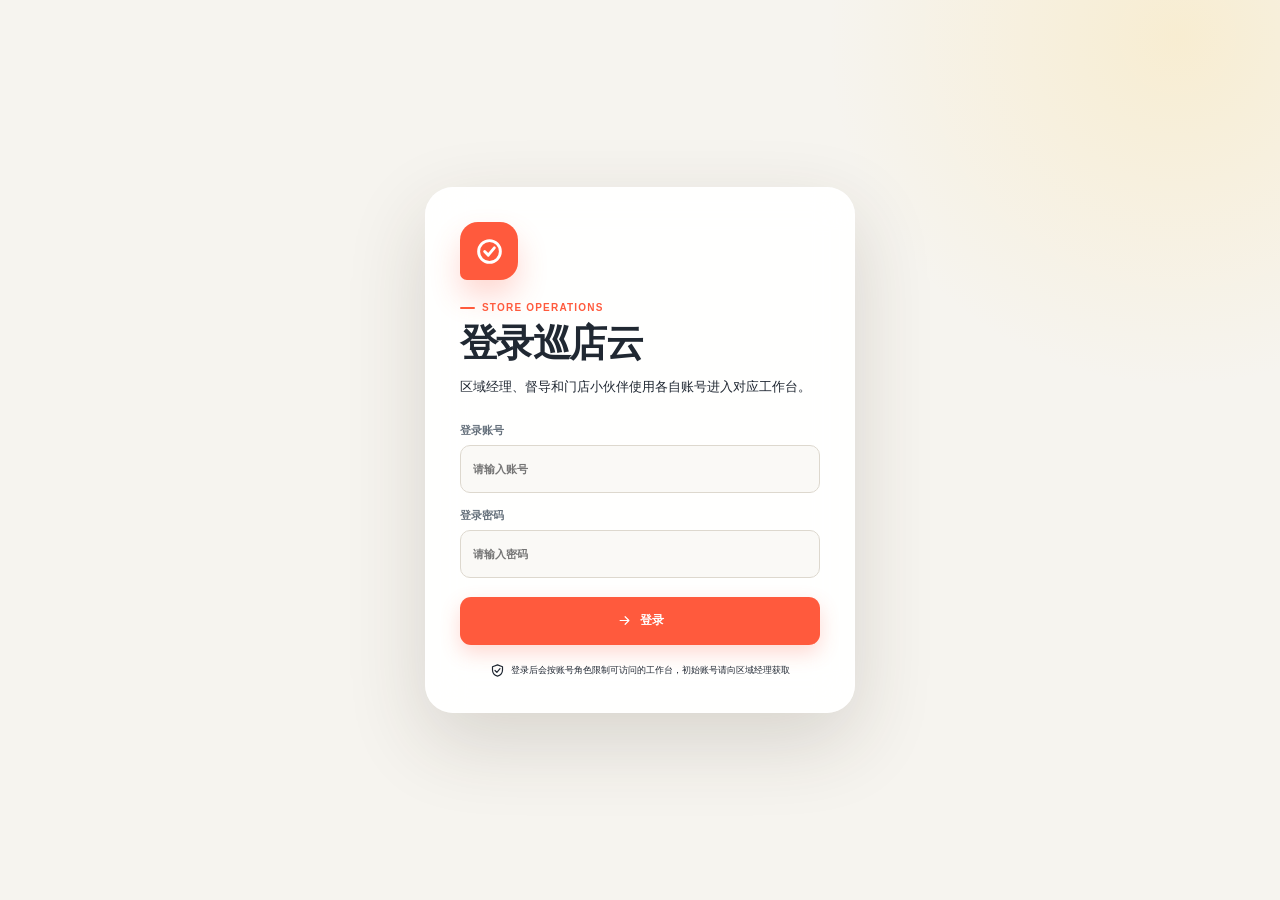
==== index.html @ 236dd63d "Update index.html" ====
<!doctype html>
<html lang="zh-CN">
  <head>
    <meta charset="UTF-8" />
    <meta
      name="viewport"
      content="width=device-width, initial-scale=1.0, viewport-fit=cover"
    />
    <meta
      name="description"
      content="巡店云：面向巴布豆商丘区域区域经理、督导和门店小伙伴的门店巡检与任务协同应用。"
    />
    <meta name="theme-color" content="#ff5a3d" />
    <meta name="mobile-web-app-capable" content="yes" />
    <meta name="apple-mobile-web-app-capable" content="yes" />
    <meta name="apple-mobile-web-app-title" content="巡店云" />
    <meta name="apple-mobile-web-app-status-bar-style" content="default" />
    <link rel="icon" href="./icon.svg" type="image/svg+xml" />
    <link rel="apple-touch-icon" href="./icon-192.png" />
    <link rel="manifest" href="./manifest.webmanifest" />
    <link rel="stylesheet" href="./styles.css" />
    <title>巡店云 · 巴布豆门店运营</title>
  </head>
  <body>
    <div id="app" aria-live="polite" aria-busy="true">
      <div class="boot-screen" role="status" aria-label="巡店云正在加载">
        <img src="./icon-192.png" alt="" />
        <div>
          <strong>巡店云</strong>
          <span>正在加载门店数据…</span>
        </div>
        <i class="boot-spinner"></i>
      </div>
    </div>
    <div id="network-badge" class="network-badge" hidden>
      离线模式 · 操作保存在本机
    </div>
    <div id="camera-root"></div>
    <div id="modal-root"></div>
    <div id="drawer-root"></div>
    <div id="toast-root" class="toast-root" aria-live="assertive"></div>

    <script>
      window.XUNDIAN_CLOUD_API_BASE =
        "https://inadequate-guppy-d1ebsc184b2357e-1541377786.ap-shanghai.app.tcloudbase.com/api";
    </script>
    <script src="./app.js"></script>
    <noscript>请启用 JavaScript 后使用巡店云。</noscript>
  </body>
</html>
---- styles.css ----
:root {
  --bg: #f6f4ef;
  --surface: #ffffff;
  --surface-soft: #fbfaf7;
  --surface-strong: #f2efe7;
  --ink: #202832;
  --ink-soft: #66717c;
  --ink-faint: #929ba4;
  --line: #e8e4dc;
  --brand: #ff5a3d;
  --brand-dark: #dc3f26;
  --brand-soft: #fff0ec;
  --yellow: #ffd15c;
  --yellow-soft: #fff7d9;
  --green: #2ca56f;
  --green-soft: #eaf8f1;
  --blue: #4c83e8;
  --blue-soft: #edf3ff;
  --red: #e4483e;
  --red-soft: #fff0ef;
  --orange: #f59b2d;
  --orange-soft: #fff5e9;
  --purple: #7a63d8;
  --purple-soft: #f1eeff;
  --sidebar: #202832;
  --sidebar-muted: #9ba4ae;
  --shadow-sm: 0 2px 12px rgba(32, 40, 50, 0.05);
  --shadow-md: 0 14px 40px rgba(32, 40, 50, 0.09);
  --shadow-lg: 0 28px 80px rgba(32, 40, 50, 0.18);
  --radius-sm: 10px;
  --radius-md: 16px;
  --radius-lg: 22px;
  --radius-xl: 30px;
  --font:
    "PingFang SC", "Microsoft YaHei", "Noto Sans SC", "Helvetica Neue",
    Arial, sans-serif;
}

* {
  box-sizing: border-box;
}

html {
  min-width: 320px;
  background: var(--bg);
}

body {
  margin: 0;
  color: var(--ink);
  background:
    radial-gradient(circle at 92% 4%, rgba(255, 209, 92, 0.2), transparent 24%),
    var(--bg);
  font-family: var(--font);
  font-size: 14px;
  -webkit-font-smoothing: antialiased;
  -webkit-tap-highlight-color: transparent;
}

button,
a,
input,
select,
textarea {
  touch-action: manipulation;
}

button,
input,
select,
textarea {
  color: inherit;
  font: inherit;
}

button,
select {
  cursor: pointer;
}

button {
  border: 0;
}

a {
  color: inherit;
  text-decoration: none;
}

svg {
  display: block;
}

.boot-screen {
  min-height: 100vh;
  display: flex;
  align-items: center;
  justify-content: center;
  gap: 15px;
  padding: 24px;
  background:
    radial-gradient(circle at 75% 18%, rgba(255, 209, 92, 0.2), transparent 28%),
    var(--bg);
}

.boot-screen img {
  width: 58px;
  height: 58px;
  border-radius: 16px;
  box-shadow: 0 10px 24px rgba(255, 90, 69, 0.22);
}

.boot-screen strong {
  display: block;
  font-size: 18px;
}

.boot-screen span {
  display: block;
  margin-top: 4px;
  color: var(--ink-soft);
  font-size: 10px;
}

.boot-spinner {
  width: 18px;
  height: 18px;
  margin-left: 10px;
  border: 2px solid rgba(255, 90, 69, 0.2);
  border-top-color: var(--brand);
  border-radius: 50%;
  animation: boot-spin 700ms linear infinite;
}

.network-badge {
  position: fixed;
  z-index: 45;
  top: calc(78px + env(safe-area-inset-top));
  left: 50%;
  padding: 7px 12px;
  color: #604400;
  background: var(--yellow);
  border-radius: 20px;
  box-shadow: var(--shadow-sm);
  font-size: 9px;
  font-weight: 700;
  transform: translateX(-50%);
}

.native-app a[href="./xundian-cloud.apk"] {
  display: none !important;
}

@keyframes boot-spin {
  to {
    transform: rotate(360deg);
  }
}

::selection {
  color: #fff;
  background: var(--brand);
}

.icon {
  width: 18px;
  height: 18px;
  flex: 0 0 auto;
  stroke: currentColor;
  stroke-width: 1.9;
  stroke-linecap: round;
  stroke-linejoin: round;
  fill: none;
}

.icon-sm {
  width: 15px;
  height: 15px;
}

.icon-lg {
  width: 22px;
  height: 22px;
}

.app-shell {
  min-height: 100vh;
  display: grid;
  grid-template-columns: 246px minmax(0, 1fr);
}

.sidebar {
  position: sticky;
  top: 0;
  z-index: 20;
  height: 100vh;
  display: flex;
  flex-direction: column;
  padding: 24px 18px 18px;
  color: #fff;
  background:
    radial-gradient(circle at 20% 4%, rgba(255, 209, 92, 0.13), transparent 25%),
    var(--sidebar);
  overflow-x: hidden;
  overflow-y: auto;
}

.sidebar::after {
  position: absolute;
  right: -74px;
  bottom: 70px;
  width: 180px;
  height: 180px;
  border: 1px solid rgba(255, 255, 255, 0.06);
  border-radius: 50%;
  box-shadow:
    0 0 0 28px rgba(255, 255, 255, 0.025),
    0 0 0 58px rgba(255, 255, 255, 0.018);
  content: "";
  pointer-events: none;
}

.brand {
  display: flex;
  align-items: center;
  gap: 11px;
  padding: 2px 7px 25px;
  color: #fff;
  position: relative;
  z-index: 1;
}

.brand-mark {
  width: 38px;
  height: 38px;
  display: grid;
  place-items: center;
  color: #fff;
  background: linear-gradient(145deg, #ff7357, var(--brand));
  border-radius: 12px 12px 12px 5px;
  box-shadow: 0 8px 22px rgba(255, 90, 61, 0.32);
}

.brand-mark .icon {
  width: 23px;
  height: 23px;
  stroke-width: 2.2;
}

.brand-name {
  font-size: 18px;
  font-weight: 800;
  letter-spacing: 0.02em;
}

.brand-name span {
  color: var(--yellow);
}

.brand-caption {
  margin-top: 3px;
  color: var(--sidebar-muted);
  font-size: 10px;
  letter-spacing: 0.08em;
  text-transform: uppercase;
}

.workspace-pill {
  position: relative;
  z-index: 1;
  display: flex;
  align-items: center;
  gap: 10px;
  min-height: 53px;
  margin-bottom: 20px;
  padding: 10px 11px;
  color: #e8eaed;
  background: rgba(255, 255, 255, 0.07);
  border: 1px solid rgba(255, 255, 255, 0.07);
  border-radius: 14px;
}

.workspace-logo {
  width: 31px;
  height: 31px;
  display: grid;
  place-items: center;
  flex: 0 0 auto;
  color: #3e2b01;
  background: var(--yellow);
  border-radius: 9px;
  font-size: 13px;
  font-weight: 900;
}

.workspace-meta {
  min-width: 0;
  flex: 1;
}

.workspace-name {
  overflow: hidden;
  font-size: 12px;
  font-weight: 650;
  text-overflow: ellipsis;
  white-space: nowrap;
}

.workspace-sub {
  margin-top: 3px;
  color: var(--sidebar-muted);
  font-size: 10px;
}

.workspace-pill .icon {
  color: var(--sidebar-muted);
}

.nav-label {
  padding: 0 11px 8px;
  color: #7e8893;
  font-size: 10px;
  font-weight: 700;
  letter-spacing: 0.12em;
}

.sidebar-nav {
  position: relative;
  z-index: 1;
  display: flex;
  flex-direction: column;
  gap: 4px;
}

.nav-item {
  position: relative;
  width: 100%;
  min-height: 44px;
  display: flex;
  align-items: center;
  gap: 12px;
  padding: 0 12px;
  color: #aeb6bf;
  background: transparent;
  border-radius: 12px;
  text-align: left;
  transition:
    color 160ms ease,
    background 160ms ease,
    transform 160ms ease;
}

.nav-item:hover {
  color: #fff;
  background: rgba(255, 255, 255, 0.06);
}

.nav-item.active {
  color: #fff;
  background: rgba(255, 255, 255, 0.1);
  font-weight: 650;
}

.nav-item.active::before {
  position: absolute;
  left: -18px;
  width: 4px;
  height: 23px;
  background: var(--brand);
  border-radius: 0 4px 4px 0;
  content: "";
}

.nav-item .nav-count {
  min-width: 21px;
  margin-left: auto;
  padding: 2px 6px;
  color: #fff;
  background: var(--brand);
  border-radius: 20px;
  font-size: 10px;
  font-weight: 800;
  text-align: center;
}

.sidebar-footer {
  position: relative;
  z-index: 1;
  margin-top: auto;
}

.sidebar-help {
  padding: 15px;
  margin-bottom: 15px;
  background: linear-gradient(
    145deg,
    rgba(255, 209, 92, 0.15),
    rgba(255, 255, 255, 0.05)
  );
  border: 1px solid rgba(255, 209, 92, 0.13);
  border-radius: 15px;
}

.help-icon {
  width: 30px;
  height: 30px;
  display: grid;
  place-items: center;
  margin-bottom: 9px;
  color: #453208;
  background: var(--yellow);
  border-radius: 9px;
}

.sidebar-help strong {
  display: block;
  margin-bottom: 4px;
  color: #fff;
  font-size: 12px;
}

.sidebar-help p {
  margin: 0;
  color: #9fa8b2;
  font-size: 10px;
  line-height: 1.6;
}

.sidebar-user {
  display: flex;
  align-items: center;
  gap: 9px;
  padding: 10px 8px 2px;
  border-top: 1px solid rgba(255, 255, 255, 0.08);
}

.sidebar-user .avatar {
  width: 32px;
  height: 32px;
}

.sidebar-user-copy {
  min-width: 0;
  flex: 1;
}

.sidebar-user-name {
  color: #f4f5f6;
  font-size: 12px;
  font-weight: 650;
}

.sidebar-user-role {
  margin-top: 2px;
  color: var(--sidebar-muted);
  font-size: 10px;
}

.main-shell {
  min-width: 0;
}

.topbar {
  position: sticky;
  top: 0;
  z-index: 15;
  height: 70px;
  display: flex;
  align-items: center;
  gap: 22px;
  padding: 0 34px;
  background: rgba(246, 244, 239, 0.88);
  border-bottom: 1px solid rgba(232, 228, 220, 0.72);
  backdrop-filter: blur(18px);
}

.icon-button.mobile-menu-button {
  display: none;
}

.topbar-breadcrumb {
  min-width: 180px;
}

.topbar-breadcrumb small {
  display: block;
  margin-bottom: 4px;
  color: var(--ink-faint);
  font-size: 10px;
}

.topbar-breadcrumb strong {
  font-size: 14px;
  font-weight: 750;
}

.topbar-search {
  width: min(360px, 35vw);
  height: 38px;
  display: flex;
  align-items: center;
  gap: 9px;
  margin-left: auto;
  padding: 0 13px;
  color: var(--ink-faint);
  background: rgba(255, 255, 255, 0.8);
  border: 1px solid var(--line);
  border-radius: 12px;
  transition:
    border-color 160ms ease,
    box-shadow 160ms ease;
}

.topbar-search:focus-within {
  border-color: rgba(255, 90, 61, 0.45);
  box-shadow: 0 0 0 4px rgba(255, 90, 61, 0.08);
}

.topbar-search input {
  width: 100%;
  min-width: 0;
  padding: 0;
  background: transparent;
  border: 0;
  outline: 0;
  font-size: 12px;
}

.topbar-search kbd {
  padding: 2px 6px;
  color: #a0a7ad;
  background: #f2f1ed;
  border: 1px solid #e7e4dd;
  border-radius: 5px;
  font-family: var(--font);
  font-size: 9px;
  white-space: nowrap;
}

.top-actions {
  display: flex;
  align-items: center;
  gap: 9px;
}

.icon-button {
  width: 38px;
  height: 38px;
  display: grid;
  place-items: center;
  color: var(--ink-soft);
  background: rgba(255, 255, 255, 0.8);
  border: 1px solid var(--line);
  border-radius: 11px;
  transition:
    color 160ms ease,
    background 160ms ease,
    transform 160ms ease;
}

.icon-button:hover {
  color: var(--brand);
  background: #fff;
  transform: translateY(-1px);
}

.notification-button {
  position: relative;
}

.notification-dot {
  position: absolute;
  top: 8px;
  right: 9px;
  width: 6px;
  height: 6px;
  background: var(--brand);
  border: 1.5px solid #fff;
  border-radius: 50%;
}

.role-switcher {
  position: relative;
}

.store-portal-actions {
  display: flex;
  align-items: center;
  gap: 8px;
}

.logout-text-button {
  height: 34px;
  padding: 0 11px;
  color: var(--ink-soft);
  background: #fff;
  border: 1px solid var(--line);
  border-radius: 10px;
  font: inherit;
  font-size: 10px;
  font-weight: 700;
  cursor: pointer;
}

.logout-text-button:hover {
  color: var(--brand-strong);
  border-color: color-mix(in srgb, var(--brand) 28%, var(--line));
}

.role-select {
  height: 38px;
  max-width: 142px;
  padding: 0 32px 0 12px;
  color: var(--ink);
  background: #fff
    url("data:image/svg+xml,%3Csvg xmlns='http://www.w3.org/2000/svg' width='12' height='12' viewBox='0 0 24 24' fill='none' stroke='%2366717c' stroke-width='2'%3E%3Cpath d='m6 9 6 6 6-6'/%3E%3C/svg%3E")
    no-repeat right 11px center;
  border: 1px solid var(--line);
  border-radius: 11px;
  outline: 0;
  appearance: none;
  font-size: 11px;
  font-weight: 650;
}

.role-switcher-locked {
  height: 38px;
  display: inline-flex;
  align-items: center;
  gap: 7px;
  padding: 0 12px;
  color: var(--muted);
  background: #fff;
  border: 1px solid var(--line);
  border-radius: 11px;
  font-size: 11px;
  font-weight: 650;
  white-space: nowrap;
}

.role-preview-exit {
  height: 38px;
  display: inline-flex;
  align-items: center;
  gap: 6px;
  padding: 0 12px;
  color: var(--brand-strong);
  background: var(--brand-soft);
  border: 1px solid color-mix(in srgb, var(--brand) 24%, transparent);
  border-radius: 11px;
  font: inherit;
  font-size: 11px;
  font-weight: 700;
  white-space: nowrap;
  cursor: pointer;
}

.table-action-group {
  display: flex;
  align-items: center;
  gap: 6px;
  white-space: nowrap;
}

.muted-text {
  color: var(--muted);
  font-size: 9px;
}

.avatar {
  width: 38px;
  height: 38px;
  display: grid;
  place-items: center;
  flex: 0 0 auto;
  color: #4a3406;
  background:
    linear-gradient(145deg, rgba(255, 255, 255, 0.45), transparent),
    var(--yellow);
  border: 2px solid #fff;
  border-radius: 50%;
  box-shadow: 0 3px 10px rgba(32, 40, 50, 0.1);
  font-size: 12px;
  font-weight: 800;
}

.avatar.avatar-green {
  color: #17573a;
  background: #b9ecd2;
}

.avatar.avatar-blue {
  color: #244c8d;
  background: #c6dafb;
}

.avatar.avatar-pink {
  color: #7e2f2d;
  background: #ffd0cd;
}

.content {
  width: 100%;
  max-width: 1540px;
  margin: 0 auto;
  padding: 31px 34px 52px;
}

.page-header {
  display: flex;
  align-items: flex-end;
  justify-content: space-between;
  gap: 24px;
  margin-bottom: 24px;
}

.page-heading h1 {
  margin: 5px 0 7px;
  font-size: clamp(25px, 2.2vw, 32px);
  line-height: 1.2;
  letter-spacing: -0.03em;
}

.page-heading p {
  margin: 0;
  color: var(--ink-soft);
  font-size: 13px;
  line-height: 1.7;
}

.eyebrow {
  display: flex;
  align-items: center;
  gap: 7px;
  color: var(--brand);
  font-size: 10px;
  font-weight: 800;
  letter-spacing: 0.12em;
  text-transform: uppercase;
}

.eyebrow::before {
  width: 15px;
  height: 2px;
  background: currentColor;
  border-radius: 2px;
  content: "";
}

.header-actions {
  display: flex;
  align-items: center;
  gap: 9px;
  flex: 0 0 auto;
}

.button {
  min-height: 40px;
  display: inline-flex;
  align-items: center;
  justify-content: center;
  gap: 8px;
  padding: 0 15px;
  border: 1px solid transparent;
  border-radius: 11px;
  font-size: 12px;
  font-weight: 700;
  transition:
    transform 160ms ease,
    box-shadow 160ms ease,
    background 160ms ease;
}

.button:hover {
  transform: translateY(-1px);
}

.button:disabled {
  cursor: not-allowed;
  opacity: 0.5;
  transform: none;
}

.button:active {
  transform: translateY(0);
}

.button-primary {
  color: #fff;
  background: var(--brand);
  box-shadow: 0 8px 20px rgba(255, 90, 61, 0.23);
}

.button-primary:hover {
  background: var(--brand-dark);
  box-shadow: 0 10px 25px rgba(255, 90, 61, 0.28);
}

.button-secondary {
  color: var(--ink);
  background: #fff;
  border-color: var(--line);
}

.button-secondary:hover {
  border-color: #d4cfc5;
  box-shadow: var(--shadow-sm);
}

.button-ghost {
  color: var(--ink-soft);
  background: transparent;
}

.button-ghost:hover {
  color: var(--ink);
  background: var(--surface-strong);
}

.button-danger {
  color: var(--red);
  background: var(--red-soft);
}

.button-success {
  color: #fff;
  background: var(--green);
}

.button-sm {
  min-height: 32px;
  padding: 0 11px;
  border-radius: 9px;
  font-size: 11px;
}

.button-block {
  width: 100%;
}

.dashboard-grid {
  display: grid;
  grid-template-columns: minmax(0, 1.75fr) minmax(300px, 0.85fr);
  gap: 18px;
}

.dashboard-main,
.dashboard-aside {
  min-width: 0;
  display: flex;
  flex-direction: column;
  gap: 18px;
}

.hero-banner {
  position: relative;
  min-height: 160px;
  display: flex;
  align-items: center;
  overflow: hidden;
  padding: 27px 31px;
  color: #fff;
  background:
    radial-gradient(circle at 83% 20%, rgba(255, 255, 255, 0.14), transparent 24%),
    linear-gradient(118deg, #24303b, #1c242d);
  border-radius: var(--radius-lg);
  box-shadow: 0 16px 34px rgba(32, 40, 50, 0.14);
}

.hero-banner::before {
  position: absolute;
  right: 180px;
  bottom: -78px;
  width: 230px;
  height: 230px;
  border: 1px solid rgba(255, 255, 255, 0.07);
  border-radius: 50%;
  box-shadow:
    0 0 0 32px rgba(255, 255, 255, 0.025),
    0 0 0 72px rgba(255, 255, 255, 0.015);
  content: "";
}

.hero-copy {
  position: relative;
  z-index: 2;
  max-width: 520px;
}

.hero-kicker {
  display: flex;
  align-items: center;
  gap: 7px;
  margin-bottom: 10px;
  color: #ffd77a;
  font-size: 10px;
  font-weight: 750;
  letter-spacing: 0.08em;
}

.hero-banner h2 {
  margin: 0 0 9px;
  font-size: clamp(21px, 2vw, 27px);
  letter-spacing: -0.02em;
}

.hero-banner p {
  max-width: 480px;
  margin: 0;
  color: #b2bbc4;
  font-size: 12px;
  line-height: 1.75;
}

.hero-actions {
  display: flex;
  align-items: center;
  gap: 9px;
  margin-top: 18px;
}

.hero-actions .button-primary {
  color: #2b2105;
  background: var(--yellow);
  box-shadow: 0 9px 22px rgba(255, 209, 92, 0.2);
}

.hero-actions .button-primary:hover {
  background: #ffda72;
}

.hero-actions .button-ghost {
  color: #e5e7e9;
  background: rgba(255, 255, 255, 0.08);
}

.hero-art {
  position: absolute;
  z-index: 1;
  right: 28px;
  bottom: 18px;
  width: 182px;
  height: 128px;
  transform: rotate(-3deg);
}

.hero-store-card {
  position: absolute;
  right: 0;
  bottom: 0;
  width: 150px;
  height: 104px;
  padding: 15px;
  color: var(--ink);
  background: #fffaf0;
  border-radius: 14px 14px 6px 14px;
  box-shadow: 0 14px 30px rgba(0, 0, 0, 0.2);
}

.hero-store-stripe {
  width: 80%;
  height: 7px;
  margin-bottom: 11px;
  background: var(--brand);
  border-radius: 4px;
}

.hero-store-line {
  width: 93%;
  height: 6px;
  margin-bottom: 7px;
  background: #ded8cc;
  border-radius: 4px;
}

.hero-store-line.short {
  width: 64%;
}

.hero-store-badge {
  position: absolute;
  right: 12px;
  bottom: 11px;
  width: 29px;
  height: 29px;
  display: grid;
  place-items: center;
  color: #fff;
  background: var(--green);
  border-radius: 50%;
}

.hero-paw {
  position: absolute;
  top: -4px;
  right: 22px;
  width: 56px;
  height: 56px;
  display: grid;
  place-items: center;
  color: #453208;
  background: var(--yellow);
  border-radius: 50% 50% 50% 14px;
  box-shadow: 0 10px 24px rgba(255, 209, 92, 0.2);
  transform: rotate(6deg);
}

.hero-paw .icon {
  width: 29px;
  height: 29px;
  stroke-width: 2.1;
}

.kpi-grid {
  display: grid;
  grid-template-columns: repeat(4, minmax(0, 1fr));
  gap: 12px;
}

.stat-card {
  position: relative;
  min-width: 0;
  padding: 17px 16px 15px;
  background: var(--surface);
  border: 1px solid rgba(232, 228, 220, 0.86);
  border-radius: var(--radius-md);
  box-shadow: var(--shadow-sm);
  overflow: hidden;
}

.stat-card::after {
  position: absolute;
  right: -28px;
  bottom: -40px;
  width: 88px;
  height: 88px;
  background: var(--tint, var(--brand-soft));
  border-radius: 50%;
  content: "";
  opacity: 0.6;
}

.stat-head {
  display: flex;
  align-items: center;
  justify-content: space-between;
  gap: 8px;
  color: var(--ink-soft);
  font-size: 11px;
}

.stat-icon {
  width: 29px;
  height: 29px;
  display: grid;
  place-items: center;
  color: var(--accent, var(--brand));
  background: var(--tint, var(--brand-soft));
  border-radius: 9px;
}

.stat-number-row {
  position: relative;
  z-index: 1;
  display: flex;
  align-items: flex-end;
  gap: 4px;
  margin: 13px 0 6px;
}

.stat-value {
  font-size: 27px;
  font-weight: 850;
  line-height: 1;
  letter-spacing: -0.05em;
}

.stat-unit {
  padding-bottom: 2px;
  color: var(--ink-faint);
  font-size: 10px;
}

.stat-foot {
  position: relative;
  z-index: 1;
  display: flex;
  align-items: center;
  gap: 5px;
  color: var(--ink-faint);
  font-size: 10px;
}

.trend {
  display: inline-flex;
  align-items: center;
  gap: 2px;
  font-weight: 750;
}

.trend.up {
  color: var(--green);
}

.trend.down {
  color: var(--red);
}

.trend .icon {
  width: 11px;
  height: 11px;
}

.panel {
  background: var(--surface);
  border: 1px solid rgba(232, 228, 220, 0.86);
  border-radius: var(--radius-lg);
  box-shadow: var(--shadow-sm);
}

.panel-header {
  display: flex;
  align-items: flex-start;
  justify-content: space-between;
  gap: 20px;
  padding: 20px 21px 0;
}

.panel-heading h3 {
  margin: 0;
  font-size: 15px;
  font-weight: 800;
  letter-spacing: -0.01em;
}

.panel-heading p {
  margin: 5px 0 0;
  color: var(--ink-faint);
  font-size: 10px;
}

.panel-link {
  display: inline-flex;
  align-items: center;
  gap: 4px;
  padding: 5px 0;
  color: var(--ink-soft);
  background: transparent;
  font-size: 10px;
  font-weight: 650;
}

.panel-link:hover {
  color: var(--brand);
}

.panel-body {
  padding: 18px 21px 21px;
}

.task-list {
  display: flex;
  flex-direction: column;
}

.task-list-item {
  display: grid;
  grid-template-columns: 46px minmax(0, 1fr) auto;
  align-items: center;
  gap: 13px;
  padding: 14px 0;
  border-top: 1px solid #f0ede7;
}

.task-list-item:first-child {
  padding-top: 1px;
  border-top: 0;
}

.date-block {
  width: 45px;
  height: 50px;
  display: flex;
  flex-direction: column;
  align-items: center;
  justify-content: center;
  color: var(--ink-soft);
  background: #f7f5f0;
  border-radius: 11px;
}

.date-block strong {
  color: var(--ink);
  font-size: 17px;
  line-height: 1;
}

.date-block span {
  margin-top: 4px;
  font-size: 9px;
}

.task-copy {
  min-width: 0;
}

.task-title-row {
  display: flex;
  align-items: center;
  gap: 8px;
}

.task-title {
  overflow: hidden;
  font-size: 12px;
  font-weight: 720;
  text-overflow: ellipsis;
  white-space: nowrap;
}

.task-meta {
  display: flex;
  align-items: center;
  gap: 10px;
  margin-top: 6px;
  color: var(--ink-faint);
  font-size: 10px;
}

.task-meta span {
  display: inline-flex;
  align-items: center;
  gap: 4px;
}

.task-action {
  white-space: nowrap;
}

.badge {
  display: inline-flex;
  align-items: center;
  justify-content: center;
  gap: 4px;
  min-height: 22px;
  padding: 0 8px;
  color: var(--ink-soft);
  background: #f2f0eb;
  border-radius: 20px;
  font-size: 9px;
  font-weight: 700;
  white-space: nowrap;
}

.badge::before {
  width: 5px;
  height: 5px;
  background: currentColor;
  border-radius: 50%;
  content: "";
}

.badge.neutral {
  color: #707985;
  background: #f2f0eb;
}

.badge.urgent {
  color: var(--red);
  background: var(--red-soft);
}

.badge.warning {
  color: var(--orange);
  background: var(--orange-soft);
}

.badge.success {
  color: var(--green);
  background: var(--green-soft);
}

.badge.info {
  color: var(--blue);
  background: var(--blue-soft);
}

.badge.purple {
  color: var(--purple);
  background: var(--purple-soft);
}

.badge.no-dot::before {
  display: none;
}

.score-card {
  position: relative;
  overflow: hidden;
}

.score-card::after {
  position: absolute;
  right: -45px;
  bottom: -55px;
  width: 160px;
  height: 160px;
  background: radial-gradient(circle, rgba(255, 209, 92, 0.25), transparent 68%);
  content: "";
  pointer-events: none;
}

.score-overview {
  display: flex;
  align-items: center;
  gap: 20px;
  padding: 20px 21px 18px;
}

.donut {
  --value: 86;
  --size: 116px;
  width: var(--size);
  height: var(--size);
  display: grid;
  place-items: center;
  flex: 0 0 auto;
  background: conic-gradient(
    var(--brand) calc(var(--value) * 1%),
    #f0ede7 0
  );
  border-radius: 50%;
}

.donut-center {
  width: 86px;
  height: 86px;
  display: flex;
  flex-direction: column;
  align-items: center;
  justify-content: center;
  background: #fff;
  border-radius: 50%;
  box-shadow: inset 0 0 0 1px #f3f0ea;
}

.donut-center strong {
  font-size: 25px;
  font-weight: 850;
  line-height: 1;
}

.donut-center span {
  margin-top: 4px;
  color: var(--ink-faint);
  font-size: 9px;
}

.score-copy {
  min-width: 0;
}

.score-copy h3 {
  margin: 0 0 7px;
  font-size: 15px;
  font-weight: 800;
}

.score-copy p {
  margin: 0;
  color: var(--ink-soft);
  font-size: 10px;
  line-height: 1.7;
}

.score-copy .trend {
  margin-top: 10px;
  font-size: 10px;
}

.score-legend {
  display: grid;
  grid-template-columns: repeat(3, 1fr);
  gap: 7px;
  padding: 0 21px 20px;
}

.legend-item {
  padding: 9px 8px;
  background: #f9f7f3;
  border-radius: 10px;
  text-align: center;
}

.legend-item strong {
  display: block;
  margin-bottom: 2px;
  font-size: 13px;
}

.legend-item span {
  color: var(--ink-faint);
  font-size: 8px;
}

.issue-compact-list {
  display: flex;
  flex-direction: column;
  gap: 10px;
}

.issue-compact {
  display: flex;
  align-items: flex-start;
  gap: 10px;
  padding: 11px;
  background: #faf9f6;
  border: 1px solid #f0ede7;
  border-radius: 12px;
}

.issue-accent {
  width: 3px;
  align-self: stretch;
  flex: 0 0 auto;
  background: var(--orange);
  border-radius: 4px;
}

.issue-accent.high {
  background: var(--red);
}

.issue-accent.low {
  background: var(--blue);
}

.issue-compact-copy {
  min-width: 0;
  flex: 1;
}

.issue-compact-title {
  overflow: hidden;
  font-size: 11px;
  font-weight: 700;
  text-overflow: ellipsis;
  white-space: nowrap;
}

.issue-compact-meta {
  display: flex;
  align-items: center;
  gap: 6px;
  margin-top: 5px;
  color: var(--ink-faint);
  font-size: 9px;
}

.issue-compact-meta .due {
  color: var(--orange);
}

.risk-store-list {
  display: flex;
  flex-direction: column;
}

.risk-store {
  display: flex;
  align-items: center;
  gap: 10px;
  padding: 11px 0;
  border-top: 1px solid #f1eee8;
}

.risk-store:first-child {
  padding-top: 0;
  border-top: 0;
}

.store-mini-mark {
  width: 34px;
  height: 34px;
  display: grid;
  place-items: center;
  flex: 0 0 auto;
  color: var(--brand);
  background: var(--brand-soft);
  border-radius: 10px;
}

.risk-store-copy {
  min-width: 0;
  flex: 1;
}

.risk-store-name {
  overflow: hidden;
  font-size: 11px;
  font-weight: 700;
  text-overflow: ellipsis;
  white-space: nowrap;
}

.risk-store-meta {
  margin-top: 3px;
  color: var(--ink-faint);
  font-size: 9px;
}

.score-mini {
  display: flex;
  align-items: baseline;
  gap: 2px;
  color: var(--red);
  font-size: 15px;
  font-weight: 850;
}

.score-mini span {
  color: var(--ink-faint);
  font-size: 8px;
  font-weight: 500;
}

.filter-row {
  display: flex;
  align-items: center;
  justify-content: space-between;
  gap: 16px;
  margin-bottom: 16px;
}

.chips {
  display: flex;
  align-items: center;
  gap: 7px;
  flex-wrap: wrap;
}

.chip {
  min-height: 32px;
  display: inline-flex;
  align-items: center;
  gap: 6px;
  padding: 0 12px;
  color: var(--ink-soft);
  background: rgba(255, 255, 255, 0.7);
  border: 1px solid var(--line);
  border-radius: 20px;
  font-size: 10px;
  font-weight: 650;
}

.chip:hover {
  color: var(--ink);
  background: #fff;
}

.chip.active {
  color: #fff;
  background: var(--ink);
  border-color: var(--ink);
}

.chip-count {
  min-width: 17px;
  padding: 1px 5px;
  color: inherit;
  background: rgba(0, 0, 0, 0.08);
  border-radius: 20px;
  font-size: 8px;
  text-align: center;
}

.chip.active .chip-count {
  background: rgba(255, 255, 255, 0.16);
}

.inline-search {
  width: 220px;
  height: 35px;
  display: flex;
  align-items: center;
  gap: 8px;
  padding: 0 11px;
  color: var(--ink-faint);
  background: #fff;
  border: 1px solid var(--line);
  border-radius: 10px;
}

.inline-search input {
  width: 100%;
  min-width: 0;
  background: transparent;
  border: 0;
  outline: 0;
  font-size: 10px;
}

.task-cards {
  display: grid;
  grid-template-columns: repeat(2, minmax(0, 1fr));
  gap: 13px;
}

.task-card {
  position: relative;
  padding: 18px;
  background: #fff;
  border: 1px solid var(--line);
  border-radius: var(--radius-md);
  box-shadow: var(--shadow-sm);
  transition:
    transform 160ms ease,
    box-shadow 160ms ease;
  overflow: hidden;
}

.task-card:hover {
  transform: translateY(-2px);
  box-shadow: var(--shadow-md);
}

.task-card::before {
  position: absolute;
  top: 0;
  left: 0;
  width: 100%;
  height: 3px;
  background: var(--tint, var(--brand));
  content: "";
}

.task-card-head {
  display: flex;
  align-items: flex-start;
  justify-content: space-between;
  gap: 12px;
}

.store-badge {
  display: inline-flex;
  align-items: center;
  gap: 5px;
  color: var(--brand);
  font-size: 9px;
  font-weight: 750;
}

.store-badge .icon {
  width: 12px;
  height: 12px;
}

.task-card h3 {
  margin: 11px 0 7px;
  font-size: 15px;
}

.task-card-location {
  display: flex;
  align-items: center;
  gap: 5px;
  color: var(--ink-soft);
  font-size: 10px;
}

.task-card-progress {
  margin-top: 18px;
  padding-top: 14px;
  border-top: 1px solid #f2efe9;
}

.progress-line {
  height: 6px;
  background: #f0ede7;
  border-radius: 5px;
  overflow: hidden;
}

.progress-line > span {
  display: block;
  height: 100%;
  background: linear-gradient(90deg, var(--brand), #ff8a67);
  border-radius: inherit;
}

.progress-meta {
  display: flex;
  align-items: center;
  justify-content: space-between;
  gap: 10px;
  margin-top: 8px;
  color: var(--ink-faint);
  font-size: 9px;
}

.task-card-bottom {
  display: flex;
  align-items: center;
  justify-content: space-between;
  gap: 12px;
  margin-top: 16px;
}

.assignee {
  display: flex;
  align-items: center;
  gap: 6px;
  color: var(--ink-soft);
  font-size: 9px;
}

.assignee .avatar {
  width: 23px;
  height: 23px;
  border-width: 1px;
  font-size: 8px;
}

.empty-state {
  min-height: 280px;
  display: flex;
  flex-direction: column;
  align-items: center;
  justify-content: center;
  padding: 30px;
  color: var(--ink-faint);
  background: rgba(255, 255, 255, 0.6);
  border: 1px dashed #d9d4ca;
  border-radius: var(--radius-lg);
  text-align: center;
}

.empty-icon {
  width: 48px;
  height: 48px;
  display: grid;
  place-items: center;
  margin-bottom: 12px;
  color: var(--ink-soft);
  background: #f2f0eb;
  border-radius: 14px;
}

.empty-state strong {
  color: var(--ink);
  font-size: 13px;
}

.empty-state p {
  max-width: 300px;
  margin: 6px 0 0;
  font-size: 10px;
  line-height: 1.7;
}

.issue-summary-grid {
  display: grid;
  grid-template-columns: repeat(4, minmax(0, 1fr));
  gap: 12px;
  margin-bottom: 16px;
}

.summary-card {
  display: flex;
  align-items: center;
  gap: 11px;
  padding: 14px;
  background: #fff;
  border: 1px solid var(--line);
  border-radius: 13px;
}

.summary-icon {
  width: 35px;
  height: 35px;
  display: grid;
  place-items: center;
  flex: 0 0 auto;
  color: var(--accent, var(--brand));
  background: var(--tint, var(--brand-soft));
  border-radius: 10px;
}

.summary-copy strong {
  display: block;
  font-size: 18px;
  line-height: 1;
}

.summary-copy span {
  display: block;
  margin-top: 5px;
  color: var(--ink-faint);
  font-size: 9px;
}

.issue-board {
  display: grid;
  grid-template-columns: repeat(3, minmax(0, 1fr));
  gap: 13px;
  align-items: start;
}

.issue-column {
  min-height: 380px;
  padding: 12px;
  background: rgba(255, 255, 255, 0.52);
  border: 1px solid rgba(232, 228, 220, 0.75);
  border-radius: var(--radius-lg);
}

.issue-column-header {
  display: flex;
  align-items: center;
  gap: 8px;
  padding: 4px 3px 12px;
}

.column-dot {
  width: 7px;
  height: 7px;
  background: var(--accent, var(--orange));
  border-radius: 50%;
}

.issue-column-header strong {
  font-size: 11px;
}

.issue-column-header span {
  min-width: 18px;
  margin-left: auto;
  padding: 2px 6px;
  color: var(--ink-soft);
  background: #fff;
  border-radius: 20px;
  font-size: 8px;
  text-align: center;
}

.issue-column-list {
  display: flex;
  flex-direction: column;
  gap: 10px;
}

.issue-card {
  position: relative;
  padding: 14px;
  background: #fff;
  border: 1px solid #ece8e0;
  border-radius: 13px;
  box-shadow: 0 2px 8px rgba(32, 40, 50, 0.025);
  cursor: pointer;
  transition:
    border-color 160ms ease,
    transform 160ms ease,
    box-shadow 160ms ease;
}

.issue-card:hover {
  transform: translateY(-2px);
  border-color: #dcd5ca;
  box-shadow: var(--shadow-sm);
}

.issue-card-top {
  display: flex;
  align-items: center;
  gap: 6px;
  margin-bottom: 9px;
}

.severity {
  display: inline-flex;
  align-items: center;
  gap: 4px;
  padding: 3px 6px;
  color: var(--orange);
  background: var(--orange-soft);
  border-radius: 5px;
  font-size: 8px;
  font-weight: 750;
}

.severity.high {
  color: var(--red);
  background: var(--red-soft);
}

.severity.low {
  color: var(--blue);
  background: var(--blue-soft);
}

.issue-code {
  margin-left: auto;
  color: var(--ink-faint);
  font-size: 8px;
  font-family: ui-monospace, SFMono-Regular, Consolas, monospace;
}

.issue-card h3 {
  display: -webkit-box;
  margin: 0 0 8px;
  overflow: hidden;
  font-size: 12px;
  line-height: 1.55;
  -webkit-box-orient: vertical;
  -webkit-line-clamp: 2;
}

.issue-store {
  display: flex;
  align-items: center;
  gap: 5px;
  color: var(--ink-soft);
  font-size: 9px;
}

.issue-evidence {
  height: 82px;
  display: grid;
  grid-template-columns: 1fr 1fr;
  gap: 5px;
  margin: 12px 0 10px;
  overflow: hidden;
  border-radius: 9px;
}

.evidence-frame {
  position: relative;
  overflow: hidden;
  background:
    linear-gradient(130deg, rgba(255, 255, 255, 0.45), transparent),
    linear-gradient(155deg, #e9e4db, #cfc7ba);
}

.evidence-frame::before,
.evidence-frame::after {
  position: absolute;
  content: "";
}

.evidence-frame.shelves {
  background:
    linear-gradient(180deg, transparent 52%, #a78368 52%, #a78368 57%, transparent 57%),
    linear-gradient(90deg, #f7c45e 14%, #f7f4eb 14%, #f7f4eb 35%, #e77960 35%, #e77960 54%, #f2cf59 54%, #f2cf59 75%, #f6f3ed 75%),
    #ddd7ca;
}

.evidence-frame.shelves::after {
  right: 10%;
  bottom: 22%;
  width: 18%;
  height: 30%;
  background: rgba(255, 255, 255, 0.7);
  border-radius: 3px;
}

.evidence-frame.hallway {
  background:
    linear-gradient(155deg, transparent 53%, #c9b49e 53%, #e2d7c8 55%, transparent 56%),
    linear-gradient(90deg, #a3a8a4, #e9e2d7 47%, #f6f0e6 58%, #c5b7a7);
}

.evidence-frame.hallway::before {
  right: 18%;
  top: 15%;
  width: 26%;
  height: 52%;
  border: 3px solid rgba(255, 255, 255, 0.68);
  border-bottom: 0;
}

.photo-count {
  position: absolute;
  right: 5px;
  bottom: 5px;
  padding: 2px 5px;
  color: #fff;
  background: rgba(0, 0, 0, 0.52);
  border-radius: 4px;
  font-size: 7px;
}

.issue-card-footer {
  display: flex;
  align-items: center;
  justify-content: space-between;
  gap: 8px;
  padding-top: 10px;
  border-top: 1px solid #f2efe9;
  color: var(--ink-faint);
  font-size: 8px;
}

.issue-card-footer .assignee {
  gap: 4px;
  font-size: 8px;
}

.issue-card-footer .assignee .avatar {
  width: 19px;
  height: 19px;
  font-size: 7px;
}

.due-date {
  display: flex;
  align-items: center;
  gap: 4px;
}

.due-date.overdue {
  color: var(--red);
  font-weight: 700;
}

.data-panel {
  background: #fff;
  border: 1px solid var(--line);
  border-radius: var(--radius-lg);
  box-shadow: var(--shadow-sm);
  overflow: hidden;
}

.data-panel-toolbar {
  display: flex;
  align-items: center;
  gap: 12px;
  justify-content: space-between;
  padding: 16px 18px;
  border-bottom: 1px solid #efebe4;
}

.data-panel-toolbar-copy h3 {
  margin: 0;
  font-size: 14px;
}

.data-panel-toolbar-copy p {
  margin: 4px 0 0;
  color: var(--ink-faint);
  font-size: 9px;
}

.table-wrap {
  width: 100%;
  overflow: auto;
}

.data-table {
  width: 100%;
  min-width: 760px;
  border-collapse: collapse;
  white-space: nowrap;
}

.data-table th {
  height: 42px;
  padding: 0 16px;
  color: var(--ink-faint);
  background: #faf9f6;
  border-bottom: 1px solid #efebe4;
  font-size: 9px;
  font-weight: 650;
  text-align: left;
}

.data-table td {
  height: 64px;
  padding: 0 16px;
  border-bottom: 1px solid #f2efe9;
  font-size: 10px;
}

.data-table tbody tr {
  cursor: pointer;
  transition: background 140ms ease;
}

.data-table tbody tr:hover {
  background: #fcfbf8;
}

.data-table tbody tr:last-child td {
  border-bottom: 0;
}

.table-store {
  display: flex;
  align-items: center;
  gap: 9px;
}

.table-store-mark {
  width: 31px;
  height: 31px;
  display: grid;
  place-items: center;
  color: var(--brand);
  background: var(--brand-soft);
  border-radius: 9px;
}

.table-store strong {
  display: block;
  font-size: 10px;
}

.table-store span {
  display: block;
  margin-top: 2px;
  color: var(--ink-faint);
  font-size: 8px;
}

.person-cell {
  display: flex;
  align-items: center;
  gap: 6px;
}

.person-cell .avatar {
  width: 23px;
  height: 23px;
  border-width: 1px;
  font-size: 8px;
}

.score-cell {
  display: flex;
  align-items: center;
  gap: 7px;
  font-weight: 800;
}

.score-bar {
  width: 50px;
  height: 4px;
  background: #f0ede7;
  border-radius: 4px;
  overflow: hidden;
}

.score-bar span {
  display: block;
  height: 100%;
  background: var(--green);
  border-radius: inherit;
}

.score-bar.warning span {
  background: var(--orange);
}

.score-bar.danger span {
  background: var(--red);
}

.template-grid {
  display: grid;
  grid-template-columns: repeat(3, minmax(0, 1fr));
  gap: 14px;
}

.template-card {
  position: relative;
  min-height: 220px;
  display: flex;
  flex-direction: column;
  padding: 20px;
  background: #fff;
  border: 1px solid var(--line);
  border-radius: var(--radius-lg);
  box-shadow: var(--shadow-sm);
  overflow: hidden;
}

.template-card::after {
  position: absolute;
  right: -35px;
  top: -35px;
  width: 110px;
  height: 110px;
  background: var(--tint, var(--brand-soft));
  border-radius: 50%;
  content: "";
  opacity: 0.7;
}

.template-icon {
  width: 42px;
  height: 42px;
  display: grid;
  place-items: center;
  color: var(--accent, var(--brand));
  background: var(--tint, var(--brand-soft));
  border-radius: 12px;
}

.template-card h3 {
  margin: 16px 0 7px;
  font-size: 15px;
}

.template-card p {
  margin: 0;
  color: var(--ink-soft);
  font-size: 10px;
  line-height: 1.7;
}

.template-meta {
  display: flex;
  gap: 13px;
  margin-top: 15px;
  color: var(--ink-faint);
  font-size: 9px;
}

.template-meta span {
  display: flex;
  align-items: center;
  gap: 4px;
}

.template-card-footer {
  display: flex;
  align-items: center;
  justify-content: space-between;
  gap: 12px;
  margin-top: auto;
  padding-top: 17px;
}

.template-progress {
  flex: 1;
}

.template-progress-label {
  display: flex;
  justify-content: space-between;
  margin-bottom: 6px;
  color: var(--ink-faint);
  font-size: 8px;
}

.report-summary {
  display: grid;
  grid-template-columns: 1.1fr 0.9fr;
  gap: 15px;
  margin-bottom: 15px;
}

.trend-panel {
  padding: 21px;
}

.trend-chart {
  position: relative;
  height: 210px;
  margin-top: 20px;
}

.trend-chart-grid {
  position: absolute;
  inset: 0 0 28px;
  display: flex;
  flex-direction: column;
  justify-content: space-between;
}

.trend-chart-grid i {
  display: block;
  height: 1px;
  background: #efebe4;
}

.trend-svg {
  position: absolute;
  inset: 0 0 28px;
  width: 100%;
  height: calc(100% - 28px);
  overflow: visible;
}

.trend-svg .area {
  fill: url("#areaGradient");
}

.trend-svg .line {
  fill: none;
  stroke: var(--brand);
  stroke-linecap: round;
  stroke-linejoin: round;
  stroke-width: 3;
}

.trend-svg .dot {
  fill: #fff;
  stroke: var(--brand);
  stroke-width: 2.5;
}

.trend-labels {
  position: absolute;
  right: 0;
  bottom: 0;
  left: 0;
  display: flex;
  justify-content: space-between;
  color: var(--ink-faint);
  font-size: 8px;
}

.category-chart {
  padding: 21px;
}

.category-list {
  display: flex;
  flex-direction: column;
  gap: 16px;
  margin-top: 23px;
}

.category-row-label {
  display: flex;
  justify-content: space-between;
  margin-bottom: 7px;
  font-size: 9px;
}

.category-row-label span:last-child {
  color: var(--ink-faint);
}

.category-track {
  height: 8px;
  background: #f2efe9;
  border-radius: 7px;
  overflow: hidden;
}

.category-track span {
  display: block;
  height: 100%;
  background: var(--accent, var(--brand));
  border-radius: inherit;
}

.ranking-panel {
  padding: 21px;
}

.ranking-list {
  display: flex;
  flex-direction: column;
  margin-top: 13px;
}

.ranking-row {
  display: grid;
  grid-template-columns: 27px minmax(0, 1fr) 52px;
  align-items: center;
  gap: 11px;
  padding: 11px 0;
  border-top: 1px solid #f2efe9;
}

.ranking-row:first-child {
  border-top: 0;
}

.rank-number {
  width: 24px;
  height: 24px;
  display: grid;
  place-items: center;
  color: var(--ink-soft);
  background: #f3f0ea;
  border-radius: 8px;
  font-size: 9px;
  font-weight: 800;
}

.ranking-row:nth-child(1) .rank-number {
  color: #5d4300;
  background: var(--yellow);
}

.ranking-row:nth-child(2) .rank-number {
  color: #58616a;
  background: #e7e9eb;
}

.ranking-row:nth-child(3) .rank-number {
  color: #784a31;
  background: #f3d3c2;
}

.ranking-copy {
  min-width: 0;
}

.ranking-copy strong {
  display: block;
  overflow: hidden;
  font-size: 10px;
  text-overflow: ellipsis;
  white-space: nowrap;
}

.ranking-copy span {
  display: block;
  margin-top: 3px;
  color: var(--ink-faint);
  font-size: 8px;
}

.ranking-score {
  padding: 4px 7px;
  color: var(--green);
  background: var(--green-soft);
  border-radius: 6px;
  font-size: 10px;
  font-weight: 800;
  text-align: center;
}

.report-bottom {
  display: grid;
  grid-template-columns: 1.2fr 0.8fr;
  gap: 15px;
}

.insight-card {
  position: relative;
  padding: 21px;
  overflow: hidden;
}

.insight-card::after {
  position: absolute;
  right: -45px;
  bottom: -70px;
  width: 190px;
  height: 190px;
  background: radial-gradient(circle, rgba(255, 209, 92, 0.24), transparent 70%);
  content: "";
}

.insight-list {
  position: relative;
  z-index: 1;
  display: flex;
  flex-direction: column;
  gap: 10px;
  margin-top: 16px;
}

.insight-item {
  width: 100%;
  display: flex;
  gap: 10px;
  padding: 12px;
  background: #faf9f6;
  border: 0;
  border-radius: 11px;
  text-align: left;
}

.insight-number {
  width: 22px;
  height: 22px;
  display: grid;
  place-items: center;
  flex: 0 0 auto;
  color: #664800;
  background: var(--yellow);
  border-radius: 7px;
  font-size: 9px;
  font-weight: 850;
}

.insight-item p {
  margin: 0;
  color: var(--ink-soft);
  font-size: 9px;
  line-height: 1.7;
}

.insight-item strong {
  color: var(--ink);
}

.mobile-nav {
  display: none;
}

.toast-root {
  position: fixed;
  z-index: 100;
  top: 20px;
  right: 20px;
  display: flex;
  flex-direction: column;
  align-items: flex-end;
  gap: 8px;
  pointer-events: none;
}

.toast {
  min-width: 240px;
  max-width: 360px;
  display: flex;
  align-items: center;
  gap: 10px;
  padding: 12px 15px;
  color: #fff;
  background: #26313b;
  border: 1px solid rgba(255, 255, 255, 0.08);
  border-radius: 12px;
  box-shadow: var(--shadow-lg);
  animation: toast-in 250ms ease both;
  font-size: 11px;
  pointer-events: auto;
}

.toast.success .toast-icon {
  color: #7ce6b4;
}

.toast.error .toast-icon {
  color: #ff8e86;
}

.toast-icon {
  width: 25px;
  height: 25px;
  display: grid;
  place-items: center;
  flex: 0 0 auto;
  background: rgba(255, 255, 255, 0.09);
  border-radius: 8px;
}

@keyframes toast-in {
  from {
    opacity: 0;
    transform: translateY(-10px) scale(0.98);
  }
  to {
    opacity: 1;
    transform: translateY(0) scale(1);
  }
}

.modal-backdrop {
  position: fixed;
  inset: 0;
  z-index: 50;
  display: flex;
  align-items: center;
  justify-content: center;
  padding: 24px;
  background: rgba(25, 31, 37, 0.52);
  backdrop-filter: blur(5px);
  animation: fade-in 160ms ease both;
}

.camera-capture-backdrop {
  position: fixed;
  inset: 0;
  z-index: 90;
  display: flex;
  align-items: center;
  justify-content: center;
  padding: 20px;
  background: rgba(14, 19, 24, 0.82);
  backdrop-filter: blur(8px);
}

.camera-capture-modal {
  width: min(760px, 100%);
  max-height: calc(100vh - 40px);
  display: flex;
  flex-direction: column;
  overflow: hidden;
  background: #11171d;
  border: 1px solid rgba(255, 255, 255, 0.1);
  border-radius: 22px;
  box-shadow: 0 30px 80px rgba(0, 0, 0, 0.35);
}

.camera-capture-header,
.camera-capture-footer {
  display: flex;
  align-items: center;
  justify-content: space-between;
  gap: 16px;
  padding: 15px 18px;
}

.camera-capture-header strong {
  display: block;
  color: #fff;
  font-size: 14px;
}

.camera-capture-header span {
  display: block;
  margin-top: 3px;
  color: #9da6af;
  font-size: 9px;
}

.camera-video-wrap {
  position: relative;
  min-height: 320px;
  flex: 1;
  display: flex;
  align-items: center;
  justify-content: center;
  overflow: hidden;
  background: #05080a;
}

.camera-video-wrap video {
  width: 100%;
  max-height: 62vh;
  display: block;
  object-fit: contain;
  transform-origin: center;
  transition: transform 120ms ease;
}

.camera-zoom-bar {
  position: absolute;
  top: 14px;
  left: 50%;
  z-index: 2;
  width: min(330px, calc(100% - 28px));
  display: grid;
  grid-template-columns: 30px 44px minmax(84px, 1fr) 30px 48px;
  align-items: center;
  gap: 8px;
  padding: 8px 10px;
  color: #fff;
  background: rgba(10, 15, 20, 0.72);
  border: 1px solid rgba(255, 255, 255, 0.18);
  border-radius: 999px;
  transform: translateX(-50%);
  backdrop-filter: blur(12px);
}

.camera-zoom-bar button {
  width: 30px;
  height: 30px;
  display: grid;
  place-items: center;
  padding: 0;
  color: #fff;
  background: rgba(255, 255, 255, 0.12);
  border: 0;
  border-radius: 50%;
  cursor: pointer;
}

.camera-zoom-bar span {
  color: #ffd15c;
  font-size: 11px;
  font-weight: 750;
  text-align: center;
  font-variant-numeric: tabular-nums;
}

.camera-zoom-bar .camera-lens-button {
  width: 48px;
  height: 28px;
  border-radius: 999px;
  font: inherit;
  font-size: 9px;
  font-weight: 750;
  white-space: nowrap;
}

.camera-zoom-bar input {
  width: 100%;
  accent-color: var(--brand);
  cursor: pointer;
}

.camera-guide {
  position: absolute;
  inset: 12% 10%;
  border: 1px solid rgba(255, 255, 255, 0.42);
  border-radius: 12px;
  pointer-events: none;
}

.camera-guide::before,
.camera-guide::after {
  position: absolute;
  width: 32px;
  height: 32px;
  border-color: #ffd15c;
  content: "";
}

.camera-guide::before {
  top: -1px;
  left: -1px;
  border-top: 3px solid #ffd15c;
  border-left: 3px solid #ffd15c;
  border-radius: 10px 0 0;
}

.camera-guide::after {
  right: -1px;
  bottom: -1px;
  border-right: 3px solid #ffd15c;
  border-bottom: 3px solid #ffd15c;
  border-radius: 0 0 10px;
}

.camera-watermark-preview {
  position: absolute;
  right: 14px;
  bottom: 14px;
  left: 14px;
  padding: 10px 12px 10px 17px;
  color: #fff;
  background: rgba(17, 23, 29, 0.76);
  border-left: 4px solid var(--brand);
  border-radius: 8px;
  pointer-events: none;
}

.camera-watermark-preview span {
  display: block;
  color: #ffd15c;
  font-size: 8px;
}

.camera-watermark-preview strong {
  display: block;
  margin: 2px 0;
  font-size: 12px;
}

.camera-watermark-preview small {
  color: #b8c0c8;
  font-size: 8px;
}

.camera-capture-footer {
  color: #aab3bc;
  font-size: 9px;
}

.camera-capture-footer > span {
  display: inline-flex;
  align-items: center;
  gap: 6px;
}

.camera-capture-footer > div {
  display: flex;
  gap: 8px;
}

@media (max-width: 700px) {
  .camera-capture-backdrop {
    padding: 0;
  }

  .camera-capture-modal {
    width: 100%;
    max-height: 100vh;
    height: 100vh;
    border: 0;
    border-radius: 0;
  }

  .camera-video-wrap {
    min-height: 0;
  }

  .camera-capture-footer {
    align-items: stretch;
    flex-direction: column;
  }

  .camera-capture-footer > div {
    display: grid;
    grid-template-columns: 1fr 2fr;
  }
}

.modal {
  width: min(620px, 100%);
  max-height: calc(100vh - 48px);
  display: flex;
  flex-direction: column;
  background: #fff;
  border-radius: var(--radius-lg);
  box-shadow: var(--shadow-lg);
  overflow: hidden;
  animation: modal-in 220ms cubic-bezier(0.16, 1, 0.3, 1) both;
}

.modal.modal-wide {
  width: min(970px, 100%);
  height: min(800px, calc(100vh - 48px));
}

.modal-header {
  display: flex;
  align-items: flex-start;
  justify-content: space-between;
  gap: 20px;
  padding: 21px 23px 18px;
  border-bottom: 1px solid #ece8e0;
}

.modal-header h2 {
  margin: 0;
  font-size: 18px;
}

.modal-header p {
  margin: 5px 0 0;
  color: var(--ink-faint);
  font-size: 10px;
  line-height: 1.6;
}

.close-button {
  width: 33px;
  height: 33px;
  display: grid;
  place-items: center;
  flex: 0 0 auto;
  color: var(--ink-soft);
  background: #f6f4ef;
  border-radius: 9px;
}

.close-button:hover {
  color: var(--ink);
  background: #eeebe4;
}

.modal-body {
  min-height: 0;
  flex: 1;
  padding: 22px 23px;
  overflow: auto;
}

.modal-footer {
  display: flex;
  align-items: center;
  justify-content: flex-end;
  gap: 9px;
  padding: 14px 23px;
  background: #fcfbf8;
  border-top: 1px solid #ece8e0;
}

.modal-footer .footer-info {
  margin-right: auto;
  color: var(--ink-faint);
  font-size: 9px;
}

.form-grid {
  display: grid;
  grid-template-columns: 1fr 1fr;
  gap: 16px;
}

.form-field {
  display: flex;
  flex-direction: column;
  gap: 7px;
}

.form-field.full {
  grid-column: 1 / -1;
}

.form-field label {
  font-size: 10px;
  font-weight: 700;
}

.form-field label em {
  margin-left: 3px;
  color: var(--brand);
  font-style: normal;
}

.form-control {
  width: 100%;
  min-height: 42px;
  padding: 0 12px;
  background: #fff;
  border: 1px solid #ddd8ce;
  border-radius: 10px;
  outline: 0;
  font-size: 11px;
  transition:
    border-color 160ms ease,
    box-shadow 160ms ease;
}

.form-control:focus {
  border-color: rgba(255, 90, 61, 0.45);
  box-shadow: 0 0 0 4px rgba(255, 90, 61, 0.07);
}

textarea.form-control {
  min-height: 92px;
  padding: 11px 12px;
  resize: vertical;
  line-height: 1.65;
}

.form-hint {
  color: var(--ink-faint);
  font-size: 9px;
  line-height: 1.6;
}

.inspection-shell {
  min-height: 0;
  display: grid;
  grid-template-columns: 230px minmax(0, 1fr);
  flex: 1;
}

.inspection-side {
  padding: 20px 15px;
  background: #faf8f3;
  border-right: 1px solid #eeeae2;
  overflow: auto;
}

.inspection-side-title {
  padding: 0 9px;
  margin-bottom: 13px;
  color: var(--ink-faint);
  font-size: 9px;
  font-weight: 750;
  letter-spacing: 0.08em;
}

.inspection-side-list {
  display: flex;
  flex-direction: column;
  gap: 5px;
}

.inspection-side-item {
  display: flex;
  align-items: center;
  gap: 8px;
  padding: 10px 9px;
  color: var(--ink-soft);
  border-radius: 9px;
  font-size: 9px;
}

.inspection-side-item.active {
  color: var(--ink);
  background: #fff;
  box-shadow: var(--shadow-sm);
  font-weight: 700;
}

.inspection-side-item .category-check {
  width: 17px;
  height: 17px;
  display: grid;
  place-items: center;
  color: #9ca4aa;
  background: #eeece7;
  border-radius: 50%;
  font-size: 7px;
}

.inspection-side-item.complete .category-check {
  color: #fff;
  background: var(--green);
}

.inspection-side-progress {
  margin-top: 22px;
  padding: 13px 11px;
  background: #fff;
  border: 1px solid #eae6de;
  border-radius: 11px;
}

.inspection-side-progress strong {
  display: flex;
  justify-content: space-between;
  margin-bottom: 8px;
  font-size: 9px;
}

.inspection-side-progress strong span {
  color: var(--brand);
}

.inspection-main {
  min-width: 0;
  padding: 20px 22px;
  overflow: auto;
}

.inspection-store-strip {
  display: flex;
  align-items: center;
  gap: 12px;
  margin-bottom: 20px;
  padding: 12px 14px;
  background: linear-gradient(120deg, #fff7eb, #fff);
  border: 1px solid #f2e4cd;
  border-radius: 12px;
}

.inspection-store-strip .store-mini-mark {
  background: var(--yellow);
  color: #5e4100;
}

.inspection-store-strip strong {
  display: block;
  font-size: 11px;
}

.inspection-store-strip span {
  display: block;
  margin-top: 3px;
  color: var(--ink-faint);
  font-size: 9px;
}

.inspection-store-strip .badge {
  margin-left: auto;
}

.checklist-category {
  margin-bottom: 23px;
  scroll-margin-top: 10px;
}

.checklist-category-header {
  display: flex;
  align-items: center;
  justify-content: space-between;
  margin-bottom: 10px;
}

.checklist-category-header h3 {
  margin: 0;
  font-size: 12px;
}

.checklist-category-header span {
  color: var(--ink-faint);
  font-size: 9px;
}

.check-item {
  margin-bottom: 9px;
  padding: 14px;
  background: #fff;
  border: 1px solid #ebe7df;
  border-radius: 12px;
}

.check-item-head {
  display: flex;
  align-items: flex-start;
  gap: 10px;
}

.check-number {
  width: 20px;
  height: 20px;
  display: grid;
  place-items: center;
  flex: 0 0 auto;
  color: var(--ink-soft);
  background: #f3f0ea;
  border-radius: 6px;
  font-size: 8px;
  font-weight: 750;
}

.check-copy {
  min-width: 0;
  flex: 1;
}

.check-copy strong {
  display: block;
  font-size: 10px;
  line-height: 1.55;
}

.check-copy span {
  display: block;
  margin-top: 3px;
  color: var(--ink-faint);
  font-size: 8px;
}

.rating-pills {
  display: flex;
  gap: 5px;
  margin-top: 12px;
  padding-left: 30px;
}

.rating-pill {
  min-height: 28px;
  display: inline-flex;
  align-items: center;
  justify-content: center;
  gap: 4px;
  padding: 0 12px;
  color: var(--ink-soft);
  background: #f8f6f1;
  border: 1px solid #eeeae2;
  border-radius: 8px;
  font-size: 9px;
  font-weight: 650;
}

.rating-pill:hover {
  border-color: #d9d3c8;
}

.rating-pill.selected[data-rating="pass"] {
  color: var(--green);
  background: var(--green-soft);
  border-color: #bce8d1;
}

.rating-pill.selected[data-rating="fail"] {
  color: var(--red);
  background: var(--red-soft);
  border-color: #ffcac5;
}

.rating-pill.selected[data-rating="na"] {
  color: #6e7780;
  background: #efedf0;
  border-color: #dedbe2;
}

.rating-pill .icon {
  width: 12px;
  height: 12px;
}

.check-note {
  width: 100%;
  height: 35px;
  margin-top: 9px;
  padding: 0 10px;
  color: var(--ink);
  background: #fbfaf7;
  border: 1px solid #eeeae2;
  border-radius: 8px;
  outline: 0;
  font-size: 9px;
}

.check-note:focus {
  border-color: rgba(255, 90, 61, 0.35);
}

.item-fail-feedback {
  margin: 10px 0 0 30px;
  padding: 11px;
  background: var(--red-soft);
  border: 1px solid #ffd0cc;
  border-radius: 10px;
}

.item-fail-feedback.hidden {
  display: none;
}

.item-fail-head {
  display: flex;
  align-items: center;
  justify-content: space-between;
  gap: 10px;
  color: var(--red);
  font-size: 9px;
  font-weight: 700;
}

.item-fail-head > span:first-child {
  display: inline-flex;
  align-items: center;
  gap: 5px;
}

.item-fail-tools {
  display: flex;
  margin-top: 8px;
}

.ai-photo-preview {
  display: flex;
  align-items: center;
  gap: 10px;
  margin-top: 9px;
  padding: 8px;
  background: #fff;
  border: 1px solid #f0cbc7;
  border-radius: 9px;
}

.ai-photo-preview img {
  width: 86px;
  height: 64px;
  flex: 0 0 auto;
  object-fit: cover;
  border-radius: 7px;
}

.ai-photo-copy {
  min-width: 0;
  display: flex;
  flex-direction: column;
  align-items: flex-start;
  gap: 4px;
}

.ai-photo-copy > span:last-child {
  color: var(--ink-faint);
  font-size: 8px;
}

.ai-badge {
  max-width: 100%;
  overflow: hidden;
  text-overflow: ellipsis;
}

.ai-badge .icon {
  width: 11px;
  height: 11px;
}

.photo-file-input {
  display: none;
}

.photo-upload-label {
  cursor: pointer;
}

.photo-upload-button {
  min-height: 35px;
  display: inline-flex;
  align-items: center;
  gap: 7px;
  padding: 0 12px;
  color: var(--ink-soft);
  background: #f8f6f1;
  border: 1px dashed #d7d1c6;
  border-radius: 9px;
  cursor: pointer;
  font-size: 9px;
  font-weight: 650;
}

.assignment-photo-list {
  display: grid;
  grid-template-columns: repeat(3, minmax(0, 1fr));
  gap: 8px;
  margin-bottom: 8px;
}

.assignment-photo-list:empty {
  display: none;
}

.assignment-photo-item {
  position: relative;
  overflow: hidden;
  border-radius: 9px;
}

.assignment-photo-item img {
  width: 100%;
  height: 95px;
  display: block;
  object-fit: cover;
}

.assignment-photo-item button {
  position: absolute;
  top: 5px;
  right: 5px;
  width: 23px;
  height: 23px;
  display: grid;
  place-items: center;
  color: #fff;
  background: rgba(20, 27, 34, 0.7);
  border-radius: 7px;
}

.instruction-photo-block {
  margin-bottom: 16px;
  padding: 12px 14px;
  background: #faf8f4;
  border: 1px solid #ece7de;
  border-radius: 11px;
}

.instruction-photo-grid {
  display: grid;
  grid-template-columns: repeat(auto-fit, minmax(90px, 1fr));
  gap: 8px;
}

.instruction-photo-grid img {
  width: 100%;
  height: 100px;
  object-fit: cover;
  border-radius: 8px;
}

.check-note.check-note-fail {
  height: auto;
  min-height: 60px;
  padding: 9px 10px;
  margin-top: 7px;
  background: #fff;
  border-color: #f0cbc7;
  resize: vertical;
  line-height: 1.6;
}

.route-store-picker {
  display: flex;
  flex-direction: column;
  gap: 7px;
}

.route-store-option {
  display: flex;
  align-items: flex-start;
  gap: 8px;
  padding: 9px;
  background: #fff;
  border: 1px solid #ebe7df;
  border-radius: 9px;
  cursor: pointer;
}

.route-store-option.selected {
  background: var(--brand-soft);
  border-color: #ffd1c8;
}

.route-store-option input {
  width: 15px;
  height: 15px;
  margin-top: 1px;
  accent-color: var(--brand);
}

.route-store-option span {
  min-width: 0;
}

.route-store-option strong {
  display: block;
  overflow: hidden;
  font-size: 9px;
  text-overflow: ellipsis;
  white-space: nowrap;
}

.route-store-option small {
  display: block;
  margin-top: 3px;
  color: var(--ink-faint);
  font-size: 8px;
}

.route-order-list {
  display: flex;
  flex-direction: column;
  gap: 8px;
}

.route-order-item {
  display: flex;
  align-items: center;
  flex-wrap: wrap;
  gap: 9px;
  padding: 10px 11px;
  background: #fff;
  border: 1px solid #ebe7df;
  border-radius: 11px;
}

.route-number {
  width: 25px;
  height: 25px;
  display: grid;
  place-items: center;
  flex: 0 0 auto;
  color: #fff;
  background: var(--brand);
  border-radius: 8px;
  font-size: 9px;
  font-weight: 800;
}

.route-order-copy {
  min-width: 0;
  flex: 1;
}

.route-order-copy strong {
  display: block;
  overflow: hidden;
  font-size: 10px;
  text-overflow: ellipsis;
  white-space: nowrap;
}

.route-order-copy span {
  display: block;
  margin-top: 3px;
  overflow: hidden;
  color: var(--ink-faint);
  font-size: 8px;
  text-overflow: ellipsis;
  white-space: nowrap;
}

.route-order-item .icon-button {
  width: 29px;
  height: 29px;
  border-radius: 8px;
}

.route-order-item .button {
  margin-left: auto;
}

.category-feedback {
  margin-top: 10px;
  padding: 12px 14px;
  background: #faf8f4;
  border: 1px solid #ede8df;
  border-radius: 11px;
}

.category-evidence {
  margin-top: 10px;
  padding: 12px 14px;
  background: #fff8e8;
  border: 1px solid #f0dfb8;
  border-radius: 11px;
}

.category-evidence-hint {
  margin: -2px 0 9px;
  color: var(--ink-soft);
  font-size: 8px;
  line-height: 1.6;
}

.category-photo-grid {
  display: grid;
  grid-template-columns: repeat(2, minmax(0, 1fr));
  gap: 8px;
}

.category-photo-slot {
  min-width: 0;
  overflow: hidden;
  background: #fff;
  border: 1px dashed #d8cfbc;
  border-radius: 9px;
}

.category-photo-slot.filled {
  border-style: solid;
  border-color: #e5ddca;
}

.category-photo-slot > img {
  width: 100%;
  height: 94px;
  display: block;
  object-fit: cover;
}

.category-photo-add {
  width: 100%;
  min-height: 94px;
  display: flex;
  flex-direction: column;
  align-items: center;
  justify-content: center;
  gap: 6px;
  color: var(--ink-soft);
  background: transparent;
  border: 0;
  cursor: pointer;
  font-size: 8px;
}

.category-photo-add .icon {
  width: 22px;
  height: 22px;
  color: var(--brand);
}

.category-photo-ai {
  padding: 6px 7px 0;
}

.category-photo-foot {
  display: flex;
  align-items: center;
  justify-content: space-between;
  gap: 8px;
  padding: 7px 8px;
  color: var(--ink-faint);
  font-size: 8px;
}

.category-photo-foot label,
.category-photo-foot button {
  color: var(--brand);
  background: transparent;
  border: 0;
  cursor: pointer;
  font-weight: 700;
}

.category-feedback.required {
  background: var(--blue-soft);
  border-color: #d7e3fb;
}

.category-feedback-head {
  display: flex;
  align-items: center;
  justify-content: space-between;
  gap: 12px;
  margin-bottom: 8px;
}

.category-feedback-head span:first-child {
  display: inline-flex;
  align-items: center;
  gap: 5px;
  font-size: 9px;
  font-weight: 700;
}

.category-feedback-head span:last-child {
  color: var(--ink-faint);
  font-size: 8px;
}

.check-note.category-feedback-input {
  height: auto;
  min-height: 58px;
  padding: 9px 10px;
  background: #fff;
  resize: vertical;
  line-height: 1.6;
}

.photo-requirement {
  display: flex;
  align-items: center;
  gap: 10px;
  margin-top: 3px;
  padding: 12px 14px;
  background: #faf8f4;
  border: 1px dashed #dcd6cb;
  border-radius: 11px;
}

.photo-requirement.complete {
  background: var(--green-soft);
  border-color: #bce8d1;
}

.photo-requirement-icon {
  width: 28px;
  height: 28px;
  display: grid;
  place-items: center;
  flex: 0 0 auto;
  color: var(--brand);
  background: var(--brand-soft);
  border-radius: 8px;
}

.photo-requirement.complete .photo-requirement-icon {
  color: var(--green);
  background: #d8f3e5;
}

.photo-requirement-copy {
  min-width: 0;
  flex: 1;
}

.photo-requirement-copy strong {
  display: block;
  font-size: 9px;
}

.photo-requirement-copy span {
  display: block;
  margin-top: 3px;
  overflow: hidden;
  color: var(--ink-faint);
  font-size: 8px;
  text-overflow: ellipsis;
  white-space: nowrap;
}

.photo-requirement-count {
  color: var(--brand);
  font-size: 10px;
  font-weight: 800;
  white-space: nowrap;
}

.photo-requirement.complete .photo-requirement-count {
  color: var(--green);
}

.inspection-summary {
  padding: 15px;
  background: #202832;
  border-radius: 14px;
  color: #fff;
}

.inspection-summary h3 {
  margin: 0 0 10px;
  font-size: 12px;
}

.inspection-summary-grid {
  display: grid;
  grid-template-columns: repeat(3, 1fr);
  gap: 8px;
}

.inspection-summary-grid div {
  padding: 9px;
  background: rgba(255, 255, 255, 0.07);
  border-radius: 8px;
}

.inspection-summary-grid strong {
  display: block;
  font-size: 16px;
}

.inspection-summary-grid span {
  color: #aeb7c0;
  font-size: 8px;
}

.drawer-scrim {
  position: fixed;
  inset: 0;
  z-index: 45;
  background: rgba(25, 31, 37, 0.34);
  backdrop-filter: blur(2px);
  animation: fade-in 150ms ease both;
}

.drawer {
  position: fixed;
  z-index: 46;
  top: 0;
  right: 0;
  width: min(460px, 100%);
  height: 100vh;
  display: flex;
  flex-direction: column;
  background: #fff;
  box-shadow: -20px 0 60px rgba(32, 40, 50, 0.18);
  animation: drawer-in 240ms cubic-bezier(0.16, 1, 0.3, 1) both;
}

.drawer-header {
  display: flex;
  align-items: flex-start;
  justify-content: space-between;
  gap: 18px;
  padding: 24px 23px 18px;
  border-bottom: 1px solid #ece8e0;
}

.drawer-header h2 {
  margin: 6px 0 0;
  font-size: 18px;
  line-height: 1.4;
}

.drawer-body {
  flex: 1;
  padding: 20px 23px;
  overflow: auto;
}

.drawer-footer {
  display: flex;
  align-items: center;
  gap: 8px;
  padding: 15px 23px;
  background: #fcfbf8;
  border-top: 1px solid #ece8e0;
}

.drawer-footer .button {
  flex: 1;
}

.detail-grid {
  display: grid;
  grid-template-columns: 1fr 1fr;
  gap: 12px;
  margin-bottom: 20px;
}

.detail-cell {
  padding: 12px;
  background: #faf8f4;
  border-radius: 10px;
}

.detail-cell span {
  display: block;
  margin-bottom: 5px;
  color: var(--ink-faint);
  font-size: 8px;
}

.detail-cell strong {
  display: block;
  font-size: 10px;
}

.detail-section {
  margin-top: 20px;
}

.detail-section-title {
  display: flex;
  align-items: center;
  justify-content: space-between;
  margin-bottom: 10px;
}

.detail-section-title h3 {
  margin: 0;
  font-size: 11px;
}

.detail-section-title span {
  color: var(--ink-faint);
  font-size: 8px;
}

.detail-copy {
  margin: 0;
  color: var(--ink-soft);
  font-size: 10px;
  line-height: 1.8;
}

.evidence-large {
  height: 180px;
  border-radius: 12px;
  overflow: hidden;
}

.timeline {
  position: relative;
  padding-left: 18px;
}

.timeline::before {
  position: absolute;
  top: 5px;
  bottom: 5px;
  left: 5px;
  width: 1px;
  background: #e9e5dd;
  content: "";
}

.timeline-item {
  position: relative;
  padding-bottom: 14px;
}

.timeline-item:last-child {
  padding-bottom: 0;
}

.timeline-item::before {
  position: absolute;
  top: 5px;
  left: -17px;
  width: 9px;
  height: 9px;
  background: #fff;
  border: 2px solid var(--brand);
  border-radius: 50%;
  content: "";
}

.timeline-item.done::before {
  background: var(--green);
  border-color: var(--green);
}

.timeline-item p {
  margin: 0;
  font-size: 9px;
  line-height: 1.65;
}

.timeline-item span {
  display: block;
  margin-top: 3px;
  color: var(--ink-faint);
  font-size: 8px;
}

.store-portal-wrap {
  min-height: 100vh;
  display: flex;
  align-items: center;
  justify-content: center;
  padding: 28px;
  background:
    radial-gradient(circle at 30% 20%, rgba(255, 209, 92, 0.19), transparent 30%),
    radial-gradient(circle at 80% 80%, rgba(255, 90, 61, 0.12), transparent 30%),
    #ebe8e2;
}

.phone-shell {
  position: relative;
  width: 402px;
  height: min(842px, calc(100vh - 56px));
  padding: 11px;
  background: #202832;
  border-radius: 43px;
  box-shadow:
    0 40px 90px rgba(32, 40, 50, 0.25),
    inset 0 0 0 2px #3b4651;
}

.phone-shell::before {
  position: absolute;
  z-index: 2;
  top: 19px;
  left: 50%;
  width: 102px;
  height: 27px;
  background: #202832;
  border-radius: 20px;
  content: "";
  transform: translateX(-50%);
}

.phone-screen {
  position: relative;
  height: 100%;
  display: flex;
  flex-direction: column;
  background: #f7f5f0;
  border-radius: 33px;
  overflow: hidden;
}

.store-mobile {
  height: 100%;
  display: flex;
  flex-direction: column;
  padding-top: 18px;
  overflow: auto;
}

.store-mobile-header {
  display: flex;
  align-items: center;
  gap: 10px;
  padding: 20px 19px 15px;
}

.store-mobile-brand {
  width: 35px;
  height: 35px;
  display: grid;
  place-items: center;
  color: #fff;
  background: var(--brand);
  border-radius: 11px 11px 11px 4px;
}

.store-mobile-heading {
  min-width: 0;
  flex: 1;
}

.store-mobile-heading strong {
  display: block;
  font-size: 14px;
}

.store-mobile-heading span {
  display: block;
  margin-top: 2px;
  color: var(--ink-faint);
  font-size: 8px;
}

.store-mobile-header .avatar {
  width: 35px;
  height: 35px;
}

.store-mobile-content {
  flex: 1;
  padding: 4px 16px 100px;
}

.mobile-greeting {
  padding: 4px 3px 14px;
}

.mobile-greeting h1 {
  margin: 0 0 5px;
  font-size: 21px;
  letter-spacing: -0.03em;
}

.mobile-greeting p {
  margin: 0;
  color: var(--ink-soft);
  font-size: 9px;
}

.mobile-score-card {
  position: relative;
  padding: 18px;
  color: #fff;
  background:
    radial-gradient(circle at 85% 10%, rgba(255, 209, 92, 0.32), transparent 26%),
    linear-gradient(135deg, #ff6245, #df3d27);
  border-radius: 20px;
  box-shadow: 0 15px 30px rgba(223, 61, 39, 0.18);
  overflow: hidden;
}

.mobile-score-card::after {
  position: absolute;
  right: -40px;
  bottom: -52px;
  width: 150px;
  height: 150px;
  border: 1px solid rgba(255, 255, 255, 0.11);
  border-radius: 50%;
  box-shadow:
    0 0 0 23px rgba(255, 255, 255, 0.05),
    0 0 0 48px rgba(255, 255, 255, 0.03);
  content: "";
}

.mobile-score-top {
  display: flex;
  align-items: flex-start;
  justify-content: space-between;
  gap: 10px;
}

.mobile-score-top span {
  color: #ffdcd5;
  font-size: 8px;
}

.mobile-score-top .badge {
  position: relative;
  z-index: 1;
  color: #5b3d00;
  background: var(--yellow);
}

.mobile-score-value {
  position: relative;
  z-index: 1;
  display: flex;
  align-items: baseline;
  gap: 3px;
  margin: 10px 0 14px;
}

.mobile-score-value strong {
  font-size: 45px;
  font-weight: 850;
  line-height: 1;
  letter-spacing: -0.06em;
}

.mobile-score-value span {
  color: #ffd2c8;
  font-size: 10px;
}

.mobile-score-meta {
  position: relative;
  z-index: 1;
  display: flex;
  justify-content: space-between;
  padding-top: 12px;
  border-top: 1px solid rgba(255, 255, 255, 0.18);
  font-size: 8px;
}

.mobile-score-meta span {
  color: #ffdcd5;
}

.mobile-score-meta strong {
  margin-left: 4px;
  color: #fff;
}

.mobile-section {
  margin-top: 20px;
}

.mobile-section-title {
  display: flex;
  align-items: center;
  justify-content: space-between;
  margin-bottom: 10px;
  padding: 0 2px;
}

.mobile-section-title h2 {
  margin: 0;
  font-size: 13px;
}

.mobile-section-title button {
  color: var(--ink-soft);
  background: transparent;
  font-size: 8px;
}

.mobile-quick-grid {
  display: grid;
  grid-template-columns: repeat(3, 1fr);
  gap: 8px;
}

.mobile-quick {
  display: flex;
  flex-direction: column;
  align-items: center;
  gap: 7px;
  padding: 12px 6px 10px;
  background: #fff;
  border: 1px solid var(--line);
  border-radius: 13px;
  font-size: 8px;
  font-weight: 650;
}

.mobile-quick-icon {
  width: 30px;
  height: 30px;
  display: grid;
  place-items: center;
  color: var(--accent, var(--brand));
  background: var(--tint, var(--brand-soft));
  border-radius: 9px;
}

.mobile-issue-card {
  margin-bottom: 8px;
  padding: 13px;
  background: #fff;
  border: 1px solid var(--line);
  border-radius: 13px;
}

.mobile-issue-head {
  display: flex;
  align-items: center;
  gap: 6px;
}

.mobile-issue-head strong {
  overflow: hidden;
  flex: 1;
  font-size: 10px;
  text-overflow: ellipsis;
  white-space: nowrap;
}

.mobile-issue-meta {
  display: flex;
  align-items: center;
  justify-content: space-between;
  gap: 10px;
  margin-top: 9px;
  padding-top: 9px;
  border-top: 1px solid #f1eee8;
  color: var(--ink-faint);
  font-size: 8px;
}

.mobile-task-action {
  margin-top: 9px;
  padding-top: 8px;
  color: var(--brand);
  border-top: 1px solid #f1eee8;
  font-size: 8px;
  font-weight: 700;
  text-align: right;
}

.mobile-tabbar {
  position: absolute;
  right: 0;
  bottom: 0;
  left: 0;
  z-index: 3;
  height: 76px;
  display: grid;
  grid-template-columns: repeat(4, 1fr);
  padding: 9px 13px 14px;
  background: rgba(255, 255, 255, 0.96);
  border-top: 1px solid #eae6de;
  backdrop-filter: blur(14px);
}

.mobile-tab {
  display: flex;
  flex-direction: column;
  align-items: center;
  justify-content: center;
  gap: 4px;
  color: var(--ink-faint);
  background: transparent;
  font-size: 7px;
}

.mobile-tab.active {
  color: var(--brand);
  font-weight: 700;
}

.mobile-tab .icon {
  width: 20px;
  height: 20px;
}

.mobile-placeholder {
  min-height: 420px;
  display: flex;
  flex-direction: column;
  align-items: center;
  justify-content: center;
  padding: 30px;
  text-align: center;
}

.mobile-placeholder .empty-icon {
  margin-bottom: 15px;
}

.mobile-placeholder h2 {
  margin: 0;
  font-size: 16px;
}

.mobile-placeholder p {
  margin: 7px 0 0;
  color: var(--ink-faint);
  font-size: 9px;
  line-height: 1.7;
}

.mobile-history-row {
  display: flex;
  align-items: center;
  gap: 11px;
  padding: 13px;
  margin-bottom: 8px;
  background: #fff;
  border: 1px solid var(--line);
  border-radius: 13px;
}

.history-score {
  width: 38px;
  height: 38px;
  display: grid;
  place-items: center;
  flex: 0 0 auto;
  color: var(--green);
  background: var(--green-soft);
  border-radius: 10px;
  font-size: 12px;
  font-weight: 800;
}

.history-copy {
  min-width: 0;
  flex: 1;
}

.history-copy strong {
  display: block;
  font-size: 9px;
}

.history-copy span {
  display: block;
  margin-top: 3px;
  color: var(--ink-faint);
  font-size: 8px;
}

@keyframes fade-in {
  from {
    opacity: 0;
  }
  to {
    opacity: 1;
  }
}

@keyframes modal-in {
  from {
    opacity: 0;
    transform: translateY(14px) scale(0.98);
  }
  to {
    opacity: 1;
    transform: translateY(0) scale(1);
  }
}

@keyframes drawer-in {
  from {
    transform: translateX(100%);
  }
  to {
    transform: translateX(0);
  }
}

@media (max-width: 1240px) {
  .app-shell {
    grid-template-columns: 220px minmax(0, 1fr);
  }

  .sidebar {
    padding-right: 14px;
    padding-left: 14px;
  }

  .kpi-grid {
    grid-template-columns: repeat(2, minmax(0, 1fr));
  }

  .nav-item.active::before {
    left: -14px;
  }

  .template-grid {
    grid-template-columns: repeat(2, minmax(0, 1fr));
  }
}

@media (max-width: 1050px) {
  .topbar {
    gap: 14px;
    padding: 0 24px;
  }

  .topbar-search {
    width: min(280px, 30vw);
  }

  .topbar-breadcrumb {
    display: none;
  }

  .content {
    padding-right: 24px;
    padding-left: 24px;
  }

  .dashboard-grid {
    grid-template-columns: 1fr;
  }

  .dashboard-aside {
    display: grid;
    grid-template-columns: 1fr 1fr;
  }

  .dashboard-aside > :last-child {
    grid-column: 1 / -1;
  }

  .issue-board {
    grid-template-columns: 1fr;
  }

  .issue-column {
    min-height: auto;
  }

  .issue-column-list {
    display: grid;
    grid-template-columns: repeat(2, minmax(0, 1fr));
  }

  .report-summary,
  .report-bottom {
    grid-template-columns: 1fr;
  }
}

@media (max-width: 900px) {
  .app-shell {
    display: block;
    padding-bottom: 72px;
  }

  .sidebar {
    display: none;
  }

  .topbar {
    height: calc(62px + env(safe-area-inset-top));
    padding-top: env(safe-area-inset-top);
    padding: 0 18px;
    padding-top: env(safe-area-inset-top);
  }

  .icon-button.mobile-menu-button {
    display: grid;
  }

  .topbar::before {
    content: "巡店云";
    color: var(--ink);
    font-size: 17px;
    font-weight: 850;
  }

  .topbar-search {
    width: auto;
    flex: 1;
    margin-left: 0;
  }

  .topbar-search kbd {
    display: none;
  }

  .role-select {
    max-width: 112px;
  }

  .topbar .avatar {
    display: none;
  }

  .content {
    padding: 22px 18px 34px;
  }

  .mobile-nav {
    position: fixed;
    z-index: 30;
    right: 12px;
    bottom: calc(12px + env(safe-area-inset-bottom));
    left: 12px;
    height: 60px;
    display: grid;
    grid-template-columns: repeat(5, 1fr);
    padding: 6px;
    background: rgba(255, 255, 255, 0.94);
    border: 1px solid rgba(222, 217, 208, 0.9);
    border-radius: 18px;
    box-shadow: 0 10px 30px rgba(32, 40, 50, 0.16);
    backdrop-filter: blur(18px);
  }

  .mobile-nav-item {
    display: flex;
    flex-direction: column;
    align-items: center;
    justify-content: center;
    gap: 3px;
    color: var(--ink-faint);
    background: transparent;
    border-radius: 12px;
    font-size: 8px;
  }

  .mobile-nav-item.active {
    color: var(--brand);
    background: var(--brand-soft);
    font-weight: 700;
  }

  .mobile-nav-item .icon {
    width: 18px;
    height: 18px;
  }

  .store-portal-wrap {
    min-height: 100vh;
    padding: 0;
    background: #f7f5f0;
  }

  .phone-shell {
    width: 100%;
    height: 100vh;
    padding: 0;
    background: transparent;
    border-radius: 0;
    box-shadow: none;
  }

  .phone-shell::before {
    display: none;
  }

  .phone-screen {
    border-radius: 0;
  }

  .store-mobile {
    padding-top: 0;
  }

  .store-mobile-header {
    padding-top: calc(14px + env(safe-area-inset-top));
  }

  .store-portal-wrap .role-switcher {
    position: fixed;
    z-index: 20;
    top: calc(16px + env(safe-area-inset-top));
    right: 17px;
  }

  .store-portal-wrap .store-mobile-header .avatar {
    display: none;
  }
}

@media (max-width: 700px) {
  .form-control,
  .check-note,
  .topbar-search input,
  .inline-search input {
    font-size: 16px;
  }

  .topbar-search {
    display: none;
  }

  .top-actions {
    margin-left: auto;
  }

  .page-header {
    align-items: flex-start;
    flex-direction: column;
    gap: 14px;
  }

  .page-heading h1 {
    font-size: 24px;
  }

  .header-actions {
    width: 100%;
    overflow: auto;
  }

  .hero-banner {
    min-height: 190px;
    padding: 23px;
  }

  .hero-art {
    right: 14px;
    bottom: 10px;
    opacity: 0.45;
    transform: scale(0.8) rotate(-3deg);
    transform-origin: right bottom;
  }

  .kpi-grid {
    grid-template-columns: 1fr 1fr;
  }

  .dashboard-aside {
    display: flex;
  }

  .task-list-item {
    grid-template-columns: 43px minmax(0, 1fr);
  }

  .task-action {
    grid-column: 2;
    justify-self: start;
  }

  .task-cards {
    grid-template-columns: 1fr;
  }

  .filter-row {
    align-items: stretch;
    flex-direction: column;
  }

  .inline-search {
    width: 100%;
  }

  .issue-summary-grid {
    grid-template-columns: 1fr 1fr;
  }

  .issue-column-list {
    grid-template-columns: 1fr;
  }

  .template-grid {
    grid-template-columns: 1fr;
  }

  .form-grid {
    grid-template-columns: 1fr;
  }

  .modal-backdrop {
    padding: 0;
    align-items: flex-end;
  }

  .modal {
    width: 100%;
    max-height: 94vh;
    border-radius: 22px 22px 0 0;
  }

  .modal.modal-wide {
    height: 94vh;
    border-radius: 22px 22px 0 0;
  }

  .inspection-shell {
    grid-template-columns: 1fr;
  }

  .inspection-side {
    display: none;
  }

  .inspection-main {
    padding: 16px;
  }

  .modal-footer {
    padding: 12px 16px;
  }

  .rating-pills {
    padding-left: 0;
  }
}

@supports (padding: max(0px)) {
  .mobile-tabbar {
    height: calc(76px + env(safe-area-inset-bottom));
    padding-bottom: calc(14px + env(safe-area-inset-bottom));
  }

  .store-mobile-content {
    padding-bottom: calc(100px + env(safe-area-inset-bottom));
  }
}

@media (max-width: 440px) {
  .content {
    padding-right: 14px;
    padding-left: 14px;
  }

  .kpi-grid {
    gap: 9px;
  }

  .stat-card {
    padding: 14px 13px;
  }

  .stat-value {
    font-size: 23px;
  }

  .issue-summary-grid {
    gap: 8px;
  }

  .summary-card {
    padding: 11px;
  }

  .summary-icon {
    width: 30px;
    height: 30px;
  }

  .mobile-score-value strong {
    font-size: 40px;
  }
}

.login-shell {
  min-height: 100dvh;
  display: grid;
  place-items: center;
  padding: max(24px, env(safe-area-inset-top)) 18px max(24px, env(safe-area-inset-bottom));
  background:
    radial-gradient(circle at 12% 10%, rgba(255, 90, 61, 0.18), transparent 34%),
    radial-gradient(circle at 88% 82%, rgba(244, 184, 64, 0.2), transparent 32%),
    var(--canvas);
}

.login-card {
  width: min(430px, 100%);
  padding: 34px;
  background: rgba(255, 255, 255, 0.94);
  border: 1px solid rgba(255, 255, 255, 0.86);
  border-radius: 28px;
  box-shadow: 0 28px 80px rgba(53, 43, 31, 0.16);
  backdrop-filter: blur(20px);
}

.login-brand-mark {
  width: 58px;
  height: 58px;
  display: grid;
  place-items: center;
  margin-bottom: 22px;
  color: #fff;
  background: var(--brand);
  border-radius: 18px 18px 18px 7px;
  box-shadow: 0 16px 30px rgba(255, 90, 61, 0.24);
}

.login-brand-mark .icon {
  width: 29px;
  height: 29px;
  stroke-width: 2.4;
}

.login-card h1 {
  margin: 5px 0 7px;
  font-size: clamp(28px, 8vw, 38px);
  letter-spacing: -0.04em;
}

.login-intro {
  margin: 0 0 24px;
  color: var(--muted);
  font-size: 13px;
  line-height: 1.7;
}

.login-form {
  display: grid;
  gap: 15px;
}

.login-form label {
  display: grid;
  gap: 7px;
  color: var(--ink-soft);
  font-size: 11px;
  font-weight: 700;
}

.login-form .form-control {
  height: 48px;
  background: #faf9f6;
}

.login-submit {
  min-height: 48px;
  margin-top: 4px;
}

.login-demo {
  margin-top: 18px;
  padding: 12px 14px;
  color: var(--muted);
  background: var(--soft);
  border: 1px solid var(--line);
  border-radius: 13px;
  font-size: 10px;
}

.login-demo summary {
  color: var(--ink-soft);
  font-weight: 750;
  cursor: pointer;
}

.login-demo div {
  display: flex;
  align-items: center;
  justify-content: space-between;
  gap: 14px;
  padding-top: 9px;
}

.login-demo code {
  color: var(--brand-strong);
  font-size: 10px;
}

.login-footnote {
  display: flex;
  align-items: center;
  justify-content: center;
  gap: 6px;
  margin-top: 18px;
  color: var(--muted);
  font-size: 9px;
}

@media (max-width: 520px) {
  .login-card {
    padding: 27px 22px;
    border-radius: 23px;
  }
}

@media (prefers-reduced-motion: reduce) {
  *,
  *::before,
  *::after {
    scroll-behavior: auto !important;
    animation-duration: 0.01ms !important;
    animation-iteration-count: 1 !important;
    transition-duration: 0.01ms !important;
  }
}
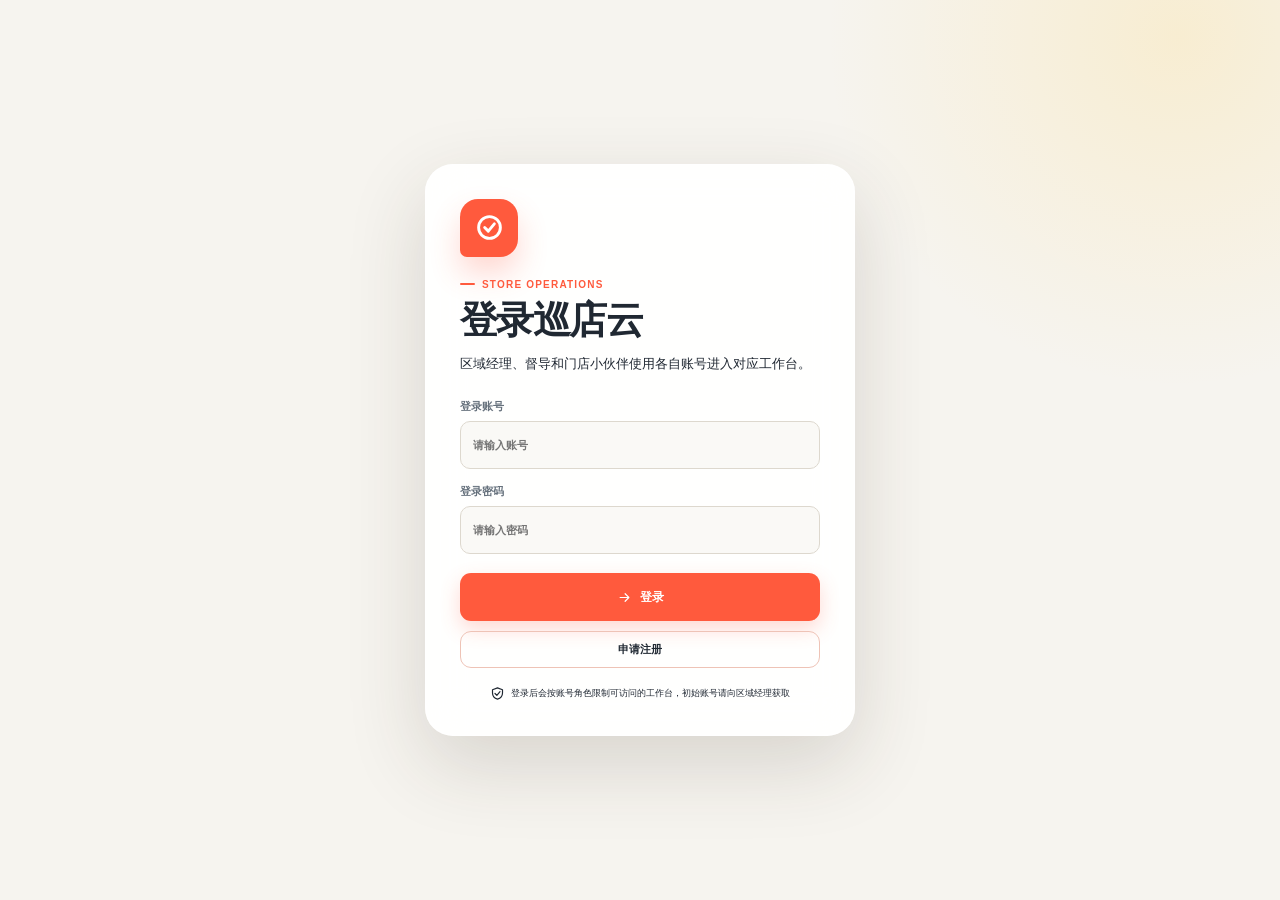
==== commit fd1911c8: "Update index.html" ====
--- a/index.html
+++ b/index.html
@@ -18,7 +18,7 @@
     <link rel="icon" href="./icon.svg" type="image/svg+xml" />
     <link rel="apple-touch-icon" href="./icon-192.png" />
     <link rel="manifest" href="./manifest.webmanifest" />
-    <link rel="stylesheet" href="./styles.css" />
+    <link rel="stylesheet" href="./styles.css?v=2026.11.25.28" />
     <title>巡店云 · 巴布豆门店运营</title>
   </head>
   <body>
@@ -42,9 +42,11 @@
 
     <script>
       window.XUNDIAN_CLOUD_API_BASE =
-        "https://inadequate-guppy-d1ebsc184b2357e-1541377786.ap-shanghai.app.tcloudbase.com/api";
+        /(\.tcloudbase\.com|\.tcloudbaseapp\.com)$/.test(location.hostname)
+          ? `${location.origin}/api`
+          : "";
     </script>
-    <script src="./app.js"></script>
+    <script src="./app.js?v=2026.11.25.28"></script>
     <noscript>请启用 JavaScript 后使用巡店云。</noscript>
   </body>
 </html>
--- a/styles.css
+++ b/styles.css
@@ -662,6 +662,309 @@
   white-space: nowrap;
 }
 
+.execution-photo-actions {
+  display: flex;
+  align-items: center;
+  flex-wrap: wrap;
+  gap: 8px;
+}
+
+.execution-photo-actions .form-hint {
+  width: 100%;
+  margin: 2px 0 0;
+}
+
+.feedback-form {
+  display: grid;
+  gap: 12px;
+  padding: 16px;
+  background: var(--soft);
+  border: 1px solid var(--line);
+  border-radius: 14px;
+}
+
+.feedback-history {
+  margin-top: 20px;
+}
+
+#feedbackList {
+  display: grid;
+  gap: 10px;
+  margin-top: 10px;
+}
+
+.feedback-item {
+  padding: 14px;
+  background: #fff;
+  border: 1px solid var(--line);
+  border-radius: 13px;
+}
+
+.feedback-item-head {
+  display: flex;
+  align-items: flex-start;
+  justify-content: space-between;
+  gap: 12px;
+}
+
+.feedback-item-head strong,
+.feedback-item-head span {
+  display: block;
+}
+
+.feedback-item-head > div > span,
+.feedback-item > small {
+  margin-top: 3px;
+  color: var(--muted);
+  font-size: 9px;
+}
+
+.feedback-item > p {
+  margin: 10px 0;
+  color: var(--ink-soft);
+  font-size: 12px;
+  line-height: 1.7;
+  white-space: pre-wrap;
+}
+
+.feedback-reply {
+  display: grid;
+  gap: 4px;
+  margin-top: 10px;
+  padding: 10px 12px;
+  background: var(--green-soft);
+  border-radius: 10px;
+  font-size: 11px;
+}
+
+.feedback-reply span {
+  color: var(--ink-soft);
+  line-height: 1.6;
+}
+
+.learning-center,
+.mobile-learning {
+  display: grid;
+  gap: 18px;
+}
+
+.learning-hero {
+  display: flex;
+  align-items: center;
+  justify-content: space-between;
+  gap: 20px;
+  padding: 24px;
+  color: #fff;
+  background:
+    radial-gradient(circle at 85% 15%, rgba(255, 255, 255, 0.22), transparent 30%),
+    linear-gradient(125deg, #ff5a3d, #ff865f);
+  border-radius: 20px;
+}
+
+.learning-hero h2 {
+  margin: 4px 0 6px;
+  color: #fff;
+  font-size: 25px;
+}
+
+.learning-hero p,
+.learning-hero .eyebrow {
+  margin: 0;
+  color: rgba(255, 255, 255, 0.82);
+}
+
+.learning-progress-ring {
+  width: 88px;
+  height: 88px;
+  display: grid;
+  place-content: center;
+  flex: 0 0 auto;
+  text-align: center;
+  background: rgba(255, 255, 255, 0.16);
+  border: 1px solid rgba(255, 255, 255, 0.35);
+  border-radius: 50%;
+}
+
+.learning-progress-ring strong {
+  font-size: 22px;
+}
+
+.learning-progress-ring span {
+  margin-top: 2px;
+  font-size: 9px;
+  opacity: 0.82;
+}
+
+.learning-course-grid {
+  display: grid;
+  grid-template-columns: repeat(2, minmax(0, 1fr));
+  gap: 12px;
+}
+
+.learning-course-card {
+  padding: 18px;
+  background: #fff;
+  border: 1px solid var(--line);
+  border-radius: 16px;
+  box-shadow: 0 10px 30px rgba(48, 40, 29, 0.05);
+}
+
+.learning-course-icon {
+  width: 38px;
+  height: 38px;
+  display: grid;
+  place-items: center;
+  margin-bottom: 12px;
+  color: var(--brand-strong);
+  background: var(--brand-soft);
+  border-radius: 11px;
+}
+
+.learning-course-card h3 {
+  margin: 9px 0 6px;
+  font-size: 15px;
+}
+
+.learning-course-card p {
+  min-height: 38px;
+  margin: 0;
+  color: var(--muted);
+  font-size: 11px;
+  line-height: 1.65;
+}
+
+.learning-course-meta {
+  display: flex;
+  align-items: center;
+  justify-content: space-between;
+  gap: 10px;
+  margin-top: 14px;
+}
+
+.learning-course-meta > span {
+  display: flex;
+  align-items: center;
+  gap: 5px;
+  color: var(--muted);
+  font-size: 9px;
+}
+
+.learning-exam-card {
+  display: flex;
+  align-items: center;
+  justify-content: space-between;
+  gap: 20px;
+  padding: 20px;
+  background: linear-gradient(130deg, #f2f7ff, #fff);
+  border: 1px solid #dce8fb;
+  border-radius: 17px;
+}
+
+.learning-exam-card h3 {
+  margin: 8px 0 4px;
+}
+
+.learning-exam-card p {
+  margin: 0;
+  color: var(--muted);
+  font-size: 11px;
+}
+
+.learning-article {
+  display: grid;
+  gap: 18px;
+}
+
+.learning-article section {
+  display: grid;
+  grid-template-columns: 38px 1fr;
+  gap: 12px;
+}
+
+.learning-article section > span {
+  width: 34px;
+  height: 34px;
+  display: grid;
+  place-items: center;
+  color: var(--brand-strong);
+  background: var(--brand-soft);
+  border-radius: 10px;
+  font-size: 10px;
+  font-weight: 750;
+}
+
+.learning-article h3 {
+  margin: 4px 0;
+}
+
+.learning-article p {
+  margin: 0;
+  color: var(--ink-soft);
+  font-size: 12px;
+  line-height: 1.8;
+}
+
+.exam-question-list {
+  display: grid;
+  gap: 16px;
+}
+
+.exam-question {
+  display: grid;
+  gap: 8px;
+  padding: 15px;
+  border: 1px solid var(--line);
+  border-radius: 13px;
+}
+
+.exam-question legend {
+  display: flex;
+  align-items: center;
+  gap: 8px;
+  padding: 0 4px;
+  color: var(--ink);
+  font-size: 12px;
+  font-weight: 700;
+}
+
+.exam-question legend span {
+  width: 24px;
+  height: 24px;
+  display: grid;
+  place-items: center;
+  color: #fff;
+  background: var(--brand);
+  border-radius: 50%;
+  font-size: 9px;
+}
+
+.exam-question label {
+  display: flex;
+  align-items: center;
+  gap: 8px;
+  padding: 9px 11px;
+  background: var(--soft);
+  border-radius: 9px;
+  color: var(--ink-soft);
+  font-size: 11px;
+  cursor: pointer;
+}
+
+@media (max-width: 700px) {
+  .learning-hero {
+    padding: 20px;
+  }
+
+  .learning-course-grid {
+    grid-template-columns: 1fr;
+  }
+
+  .learning-exam-card {
+    align-items: stretch;
+    flex-direction: column;
+  }
+}
+
 .muted-text {
   color: var(--muted);
   font-size: 9px;
@@ -1704,6 +2007,23 @@
   justify-content: space-between;
   gap: 12px;
   margin-top: 16px;
+}
+
+.task-card-actions {
+  display: flex;
+  align-items: center;
+  justify-content: flex-end;
+  flex-wrap: wrap;
+  gap: 7px;
+}
+
+.task-delete-button {
+  color: var(--red);
+}
+
+.task-delete-button:hover {
+  color: #fff;
+  background: var(--red);
 }
 
 .assignee {
@@ -4751,6 +5071,20 @@
   margin-top: 4px;
 }
 
+.login-register-button {
+  width: 100%;
+  margin-top: 10px;
+  padding: 10px;
+  color: var(--brand-strong);
+  background: transparent;
+  border: 1px solid color-mix(in srgb, var(--brand) 24%, var(--line));
+  border-radius: 11px;
+  font: inherit;
+  font-size: 11px;
+  font-weight: 750;
+  cursor: pointer;
+}
+
 .login-demo {
   margin-top: 18px;
   padding: 12px 14px;
